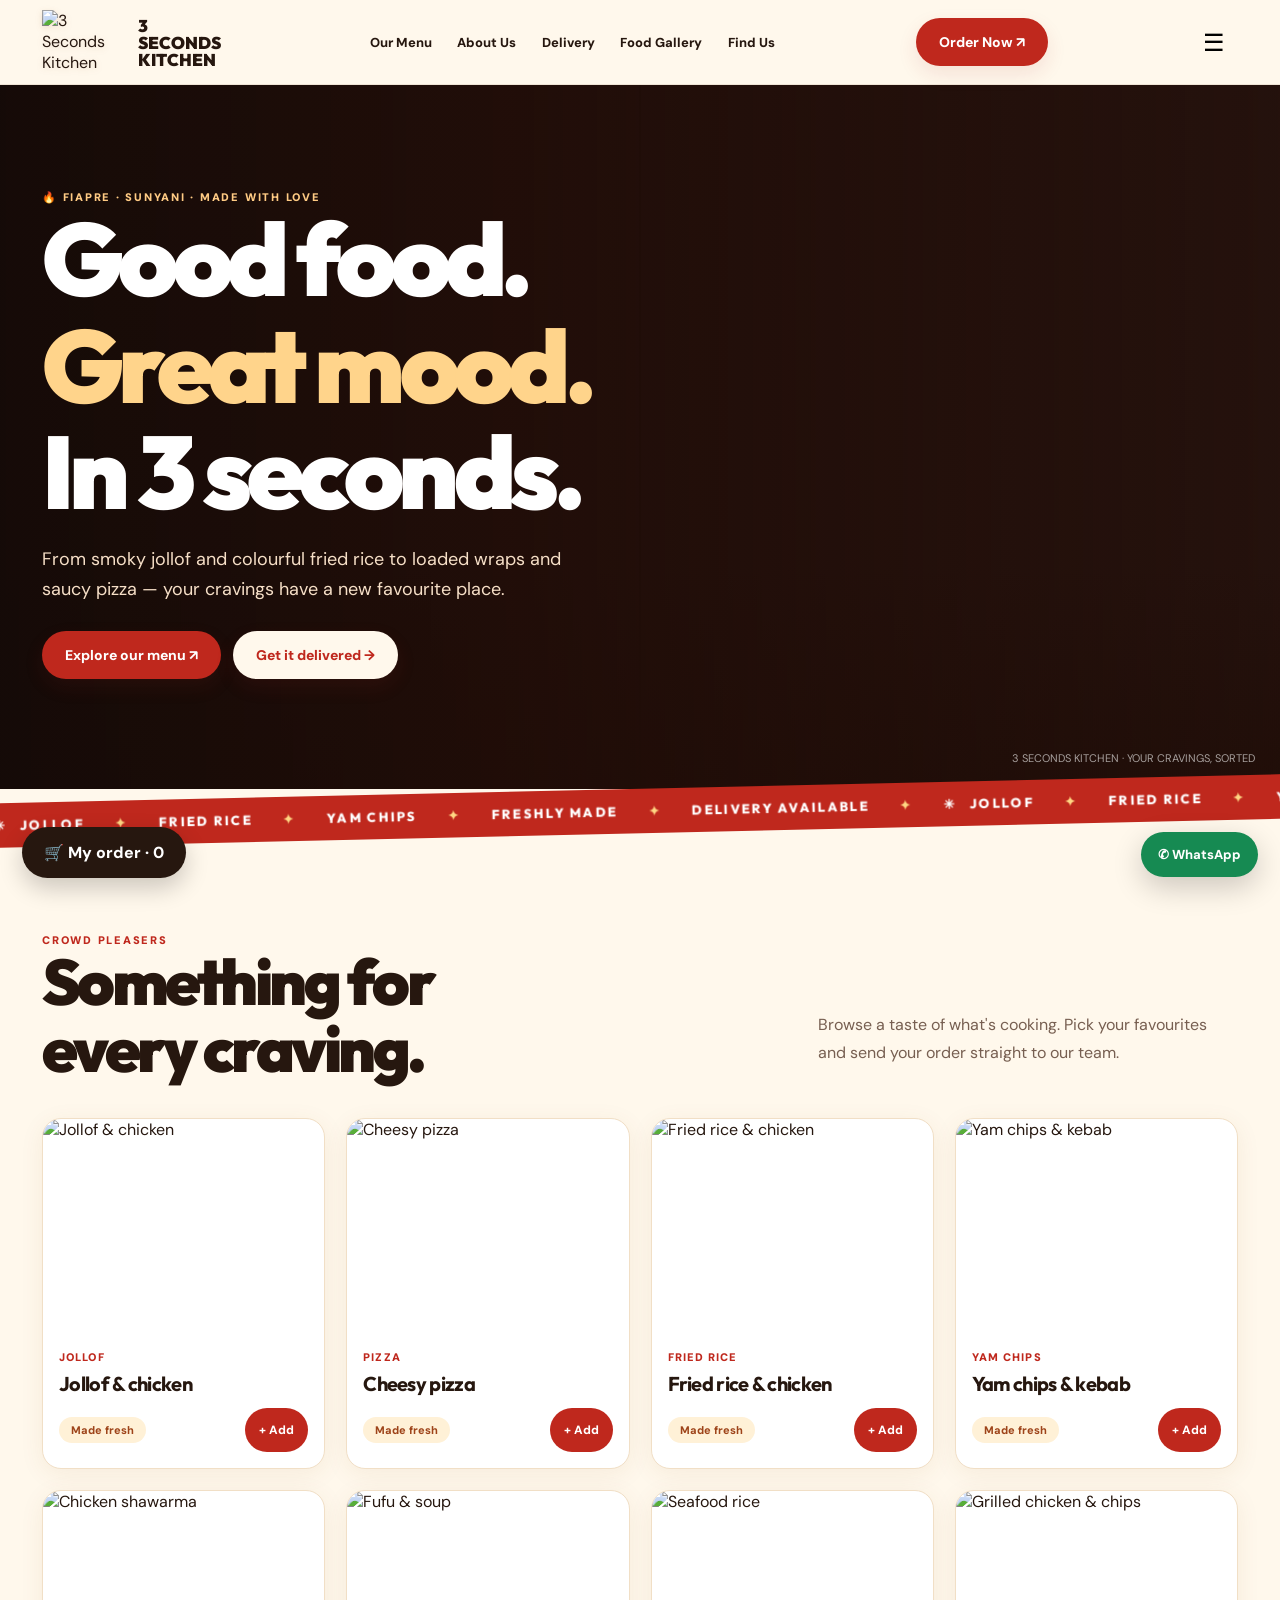
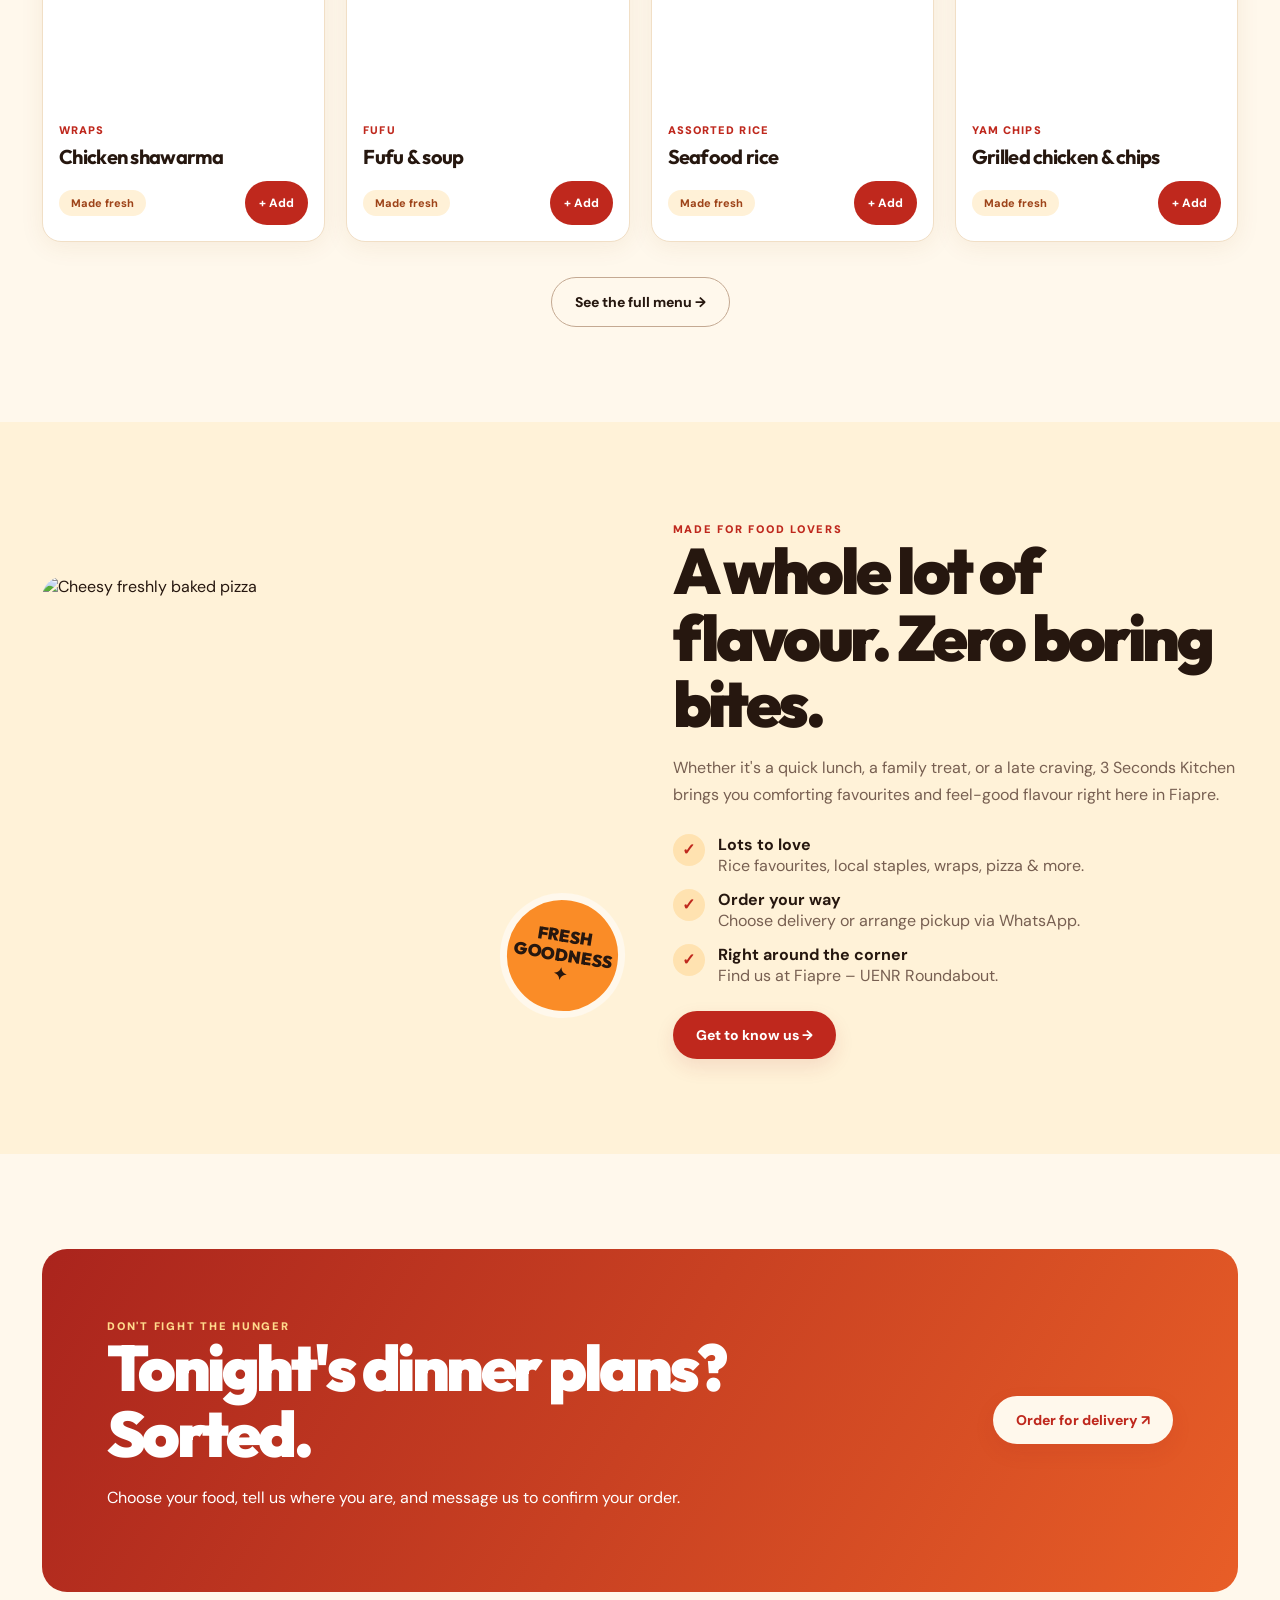
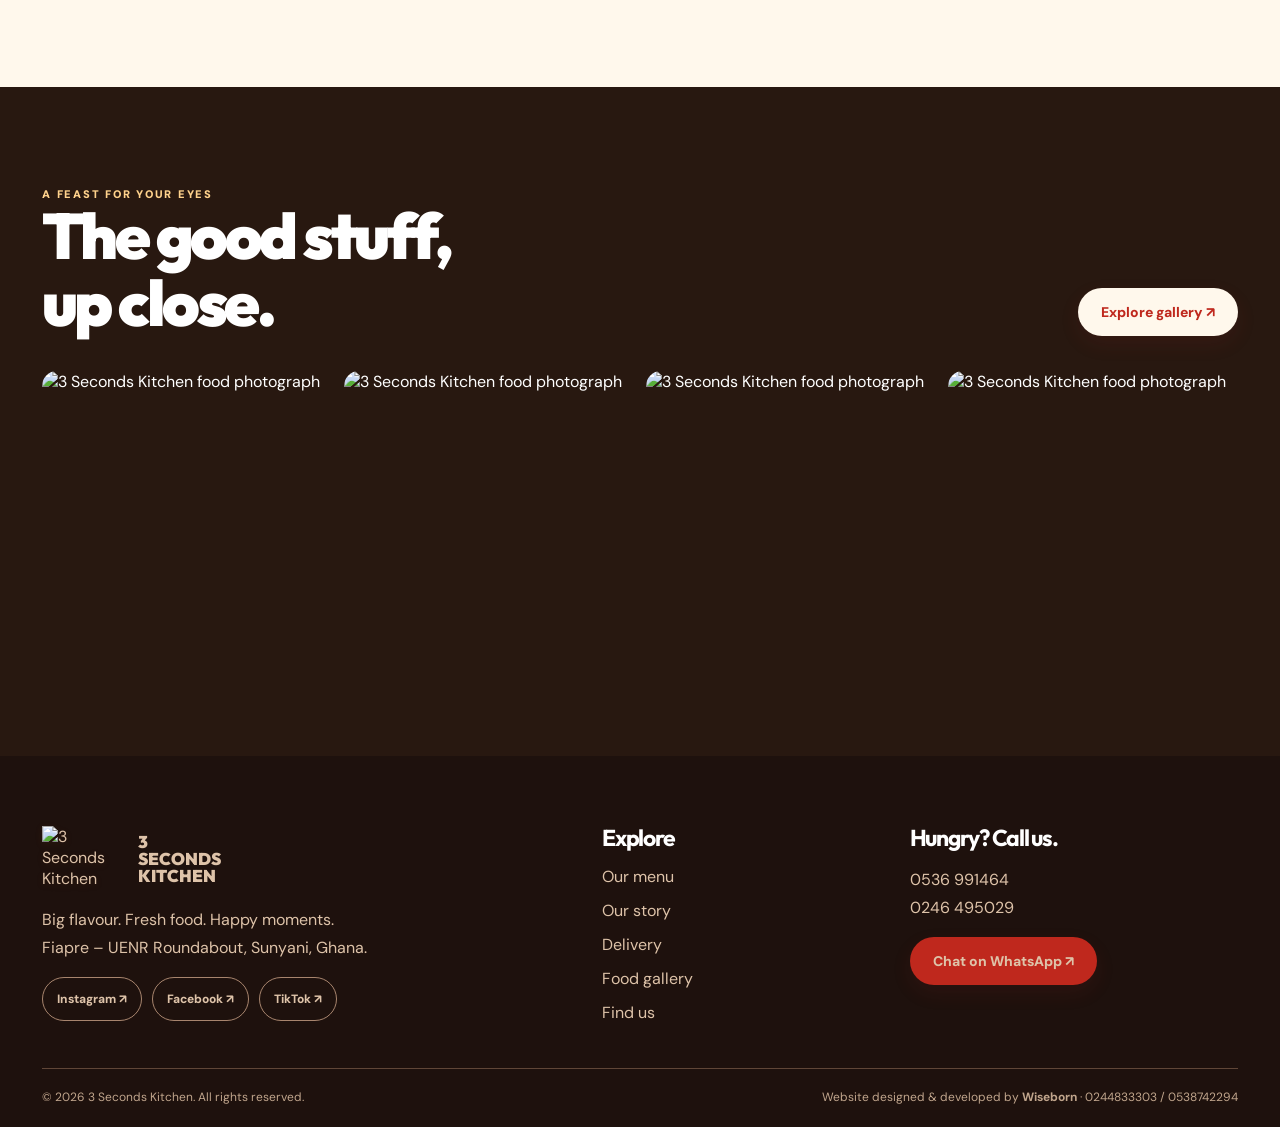
==== index.html @ f518913d "Add files via upload" ====
<!doctype html><html lang="en"><head><meta charset="utf-8"><meta name="viewport" content="width=device-width,initial-scale=1"><meta name="theme-color" content="#bf281d"><meta name="description" content="Fresh flavours and food delivery in Fiapre, Sunyani."><title>Home | 3 Seconds Kitchen</title><link rel="icon" href="media/3sec-logo.webp"><link rel="stylesheet" href="style.css"><link rel="preload" as="image" href="media/food-01.webp" fetchpriority="high"></head><body><header><div class="container nav"><a class="brand" href="index.html"><img width="86" height="64" decoding="async" src="media/3sec-logo.webp" alt="3 Seconds Kitchen logo"><span>3 Seconds<br>Kitchen</span></a><nav class="navlinks" id="navlinks"><a target="_blank" rel="noopener" href="menu.html" class="">Our Menu</a><a target="_blank" rel="noopener" href="about.html" class="">About Us</a><a target="_blank" rel="noopener" href="delivery.html" class="">Delivery</a><a target="_blank" rel="noopener" href="gallery.html" class="">Food Gallery</a><a target="_blank" rel="noopener" href="visit.html" class="">Find Us</a></nav><a class="button navorder" href="delivery.html">Order Now ↗</a><button class="iconbutton" aria-label="Toggle navigation" aria-expanded="false" id="menubtn">☰</button></div></header><main><section class="hero"><div class="video-wall"><video class="primary-hero-video" autoplay muted loop playsinline preload="none" poster="media/food-01.webp"><source src="media/hero-1.mp4" type="video/mp4"></video><video class="desktop-hero-video" muted loop playsinline preload="none" poster="media/food-14.webp" data-src="media/hero-2.mp4" aria-hidden="true"></video></div><div class="container hero-body"><span class="pill">🔥 FIAPRE · SUNYANI · MADE WITH LOVE</span><h1>Good food.<br><em>Great mood.</em><br>In 3 seconds.</h1><p>From smoky jollof and colourful fried rice to loaded wraps and saucy pizza — your cravings have a new favourite place.</p><div class="hero-actions"><a class="button" href="menu.html">Explore our menu ↗</a><a class="button light" href="delivery.html">Get it delivered →</a></div></div><span class="video-credits">3 SECONDS KITCHEN · YOUR CRAVINGS, SORTED</span></section><div class="ticker"><div class="ticker-track"><span>✳ &nbsp; JOLLOF</span><b>✦</b><span>FRIED RICE</span><b>✦</b><span>YAM CHIPS</span><b>✦</b><span>FRESHLY MADE</span><b>✦</b><span>DELIVERY AVAILABLE</span><b>✦</b><span>✳ &nbsp; JOLLOF</span><b>✦</b><span>FRIED RICE</span><b>✦</b><span>YAM CHIPS</span><b>✦</b><span>FRESHLY MADE</span><b>✦</b><span>DELIVERY AVAILABLE</span><b>✦</b><span>✳ &nbsp; JOLLOF</span><b>✦</b><span>FRIED RICE</span><b>✦</b><span>YAM CHIPS</span><b>✦</b><span>FRESHLY MADE</span><b>✦</b><span>DELIVERY AVAILABLE</span><b>✦</b><span>✳ &nbsp; JOLLOF</span><b>✦</b><span>FRIED RICE</span><b>✦</b><span>YAM CHIPS</span><b>✦</b><span>FRESHLY MADE</span><b>✦</b><span>DELIVERY AVAILABLE</span><b>✦</b></div></div><section class="section"><div class="container"><div class="heading"><div><span class="pill">Crowd pleasers</span><h2>Something for<br>every craving.</h2></div><p>Browse a taste of what's cooking. Pick your favourites and send your order straight to our team.</p></div><div class="grid"><article class="food-card reveal"><img loading="lazy" decoding="async" src="media/food-01.webp" alt="Jollof & chicken"><div class="food-content"><small>Jollof</small><h3>Jollof & chicken</h3><div class="row"><span class="tag">Made fresh</span><button class="tiny-button" data-add="0">+ Add</button></div></div></article><article class="food-card reveal"><img loading="lazy" decoding="async" src="media/food-14.webp" alt="Cheesy pizza"><div class="food-content"><small>Pizza</small><h3>Cheesy pizza</h3><div class="row"><span class="tag">Made fresh</span><button class="tiny-button" data-add="13">+ Add</button></div></div></article><article class="food-card reveal"><img loading="lazy" decoding="async" src="media/food-10.webp" alt="Fried rice & chicken"><div class="food-content"><small>Fried Rice</small><h3>Fried rice & chicken</h3><div class="row"><span class="tag">Made fresh</span><button class="tiny-button" data-add="9">+ Add</button></div></div></article><article class="food-card reveal"><img loading="lazy" decoding="async" src="media/food-03.webp" alt="Yam chips & kebab"><div class="food-content"><small>Yam Chips</small><h3>Yam chips & kebab</h3><div class="row"><span class="tag">Made fresh</span><button class="tiny-button" data-add="2">+ Add</button></div></div></article><article class="food-card reveal"><img loading="lazy" decoding="async" src="media/food-15.webp" alt="Chicken shawarma"><div class="food-content"><small>Wraps</small><h3>Chicken shawarma</h3><div class="row"><span class="tag">Made fresh</span><button class="tiny-button" data-add="14">+ Add</button></div></div></article><article class="food-card reveal"><img loading="lazy" decoding="async" src="media/food-16.webp" alt="Fufu & soup"><div class="food-content"><small>Fufu</small><h3>Fufu & soup</h3><div class="row"><span class="tag">Made fresh</span><button class="tiny-button" data-add="15">+ Add</button></div></div></article><article class="food-card reveal"><img loading="lazy" decoding="async" src="media/food-19.webp" alt="Seafood rice"><div class="food-content"><small>Assorted Rice</small><h3>Seafood rice</h3><div class="row"><span class="tag">Made fresh</span><button class="tiny-button" data-add="18">+ Add</button></div></div></article><article class="food-card reveal"><img loading="lazy" decoding="async" src="media/food-11.webp" alt="Grilled chicken & chips"><div class="food-content"><small>Yam Chips</small><h3>Grilled chicken & chips</h3><div class="row"><span class="tag">Made fresh</span><button class="tiny-button" data-add="10">+ Add</button></div></div></article></div><div style="text-align:center;margin-top:35px"><a class="button outline" href="menu.html">See the full menu →</a></div></div></section><section class="section cream"><div class="container split"><div class="photo-stack reveal"><img loading="lazy" decoding="async" src="media/food-14.webp" alt="Cheesy freshly baked pizza"><div class="seal">FRESH<br>GOODNESS<br>✦</div></div><div class="reveal"><span class="pill">Made for food lovers</span><h2>A whole lot of flavour. Zero boring bites.</h2><p class="muted">Whether it's a quick lunch, a family treat, or a late craving, 3 Seconds Kitchen brings you comforting favourites and feel-good flavour right here in Fiapre.</p><div class="feature-list"><div class="feature"><div class="check">✓</div><div><strong>Lots to love</strong><br><span class="muted">Rice favourites, local staples, wraps, pizza & more.</span></div></div><div class="feature"><div class="check">✓</div><div><strong>Order your way</strong><br><span class="muted">Choose delivery or arrange pickup via WhatsApp.</span></div></div><div class="feature"><div class="check">✓</div><div><strong>Right around the corner</strong><br><span class="muted">Find us at Fiapre – UENR Roundabout.</span></div></div></div><a class="button" href="about.html">Get to know us →</a></div></div></section><section class="section"><div class="container"><div class="banner reveal"><div><span class="pill">Don't fight the hunger</span><h2>Tonight's dinner plans? Sorted.</h2><p>Choose your food, tell us where you are, and message us to confirm your order.</p></div><a class="button light" href="delivery.html">Order for delivery ↗</a></div></div></section><section class="section dark"><div class="container"><div class="heading"><div><span class="pill" style="color:#ffd28c">A feast for your eyes</span><h2>The good stuff,<br>up close.</h2></div><a class="button light" href="gallery.html">Explore gallery ↗</a></div><div class="gallery-grid"><img loading="lazy" decoding="async" src="media/food-01.webp" alt="3 Seconds Kitchen food photograph" data-lightbox><img loading="lazy" decoding="async" src="media/food-03.webp" alt="3 Seconds Kitchen food photograph" data-lightbox><img loading="lazy" decoding="async" src="media/food-10.webp" alt="3 Seconds Kitchen food photograph" data-lightbox><img loading="lazy" decoding="async" src="media/food-15.webp" alt="3 Seconds Kitchen food photograph" data-lightbox></div></div></section></main><footer class="sitefoot"><div class="container"><div class="footergrid"><div><a class="brand" href="index.html"><img width="86" height="64" decoding="async" src="media/3sec-logo.webp" alt="3 Seconds Kitchen logo"><span>3 Seconds<br>Kitchen</span></a><p>Big flavour. Fresh food. Happy moments.<br>Fiapre – UENR Roundabout, Sunyani, Ghana.</p><div class="socials"><a target="_blank" rel="noopener" href="https://www.instagram.com/3secondskitchen/">Instagram ↗</a><a target="_blank" rel="noopener" href="https://www.facebook.com/profile.php?id=61556035937511">Facebook ↗</a><a target="_blank" rel="noopener" href="https://www.tiktok.com/@3seconds.kitchen">TikTok ↗</a></div></div><div><h3>Explore</h3><div class="links"><a href="menu.html">Our menu</a><a href="about.html">Our story</a><a href="delivery.html">Delivery</a><a href="gallery.html">Food gallery</a><a href="visit.html">Find us</a></div></div><div><h3>Hungry? Call us.</h3><p><a href="tel:+233536991464">0536 991464</a><br><a href="tel:+233246495029">0246 495029</a></p><a class="button" target="_blank" rel="noopener" href="https://wa.me/233536991464?text=Hello%203%20Seconds%20Kitchen%2C%20I%20would%20like%20to%20order.">Chat on WhatsApp ↗</a></div></div><div class="footerbottom"><span>© <span id="year"></span> 3 Seconds Kitchen. All rights reserved.</span><span>Website designed & developed by <strong>Wiseborn</strong> · <a href="tel:+233244833303">0244833303</a> / <a href="tel:+233538742294">0538742294</a></span></div></div></footer><a class="floatwa" aria-label="Order through WhatsApp" target="_blank" rel="noopener" href="https://wa.me/233536991464?text=Hello%203%20Seconds%20Kitchen%2C%20I%20would%20like%20to%20order.">✆ WhatsApp</a><button class="cartbar" id="cartbar" type="button">🛒 My order · <span id="carttotal">0</span></button><div class="cartmodal" id="cartmodal" role="dialog" aria-modal="true" aria-label="Your order"><div class="cartpanel"><button class="cartclose" id="cartclose" aria-label="Close basket">×</button><span class="pill">Ready to eat?</span><h2 style="font-size:38px;margin:14px 0">Your order</h2><p class="muted">Add your favourites, then confirm availability and prices with our team on WhatsApp.</p><div id="cartitems"></div><label style="display:block;margin:20px 0 6px;font-weight:800" for="cartmode">Order type</label><select id="cartmode" style="width:100%;padding:13px;border-radius:10px;border:1px solid #e0c9ac"><option>Delivery</option><option>Pickup</option></select><label style="display:block;margin:15px 0 6px;font-weight:800" for="cartlocation">Name / delivery address / notes</label><textarea id="cartlocation" placeholder="Your name, area, landmarks, special instructions…" style="width:100%;min-height:100px;padding:12px;border:1px solid #e0c9ac;border-radius:10px"></textarea><button class="button" style="width:100%;margin-top:15px" id="sendorder">Send order on WhatsApp ↗</button></div></div><script defer src="menu-data.js"></script><script defer src="app.js"></script></body></html>
---- style.css ----
@import url('https://fonts.googleapis.com/css2?family=DM+Sans:wght@400;500;600;700;800&family=Outfit:wght@400;500;600;700;800;900&display=swap');
:root{--ink:#26170f;--paper:#fff8ec;--muted:#775f51;--red:#bf281d;--chili:#e34d27;--orange:#fa8c27;--gold:#ffd48b;--cream:#fff2d8;--line:#ecdcc4}*{box-sizing:border-box}html{scroll-behavior:smooth}body{margin:0;background:var(--paper);color:var(--ink);font-family:'DM Sans',Arial,sans-serif}a{text-decoration:none;color:inherit}button,input,select,textarea{font:inherit}button{cursor:pointer}img{display:block;max-width:100%}main{min-height:55vh}.container{max-width:1250px;margin:auto;padding:0 27px}.pill{display:inline-flex;align-items:center;gap:8px;text-transform:uppercase;letter-spacing:.16em;font-size:11px;font-weight:900;color:var(--red)}h1,h2,h3,h4{font-family:Outfit,Arial,sans-serif;letter-spacing:-.055em;line-height:1.04;margin:0}h1{font-size:clamp(3.2rem,8vw,7rem);font-weight:900}h2{font-size:clamp(2.5rem,5vw,4.6rem);font-weight:900}p{line-height:1.72}header{position:sticky;top:0;z-index:90;background:rgba(255,248,236,.96);border-bottom:1px solid rgba(126,85,43,.12);backdrop-filter:blur(15px)}.nav{min-height:84px;display:flex;justify-content:space-between;align-items:center;gap:15px}.brand{display:flex;align-items:center;gap:10px;min-width:0}.brand img{width:86px;height:64px;object-fit:contain;filter:drop-shadow(0 2px 3px #7d380820)}.brand span{font:900 17px/1 Outfit;text-transform:uppercase;max-width:90px}.navlinks{display:flex;align-items:center;gap:clamp(12px,2vw,29px)}.navlinks a{font-size:13px;font-weight:800;white-space:nowrap;transition:color .2s}.navlinks a:hover,.navlinks a.active{color:var(--red)}.button{display:inline-flex;justify-content:center;align-items:center;gap:9px;border-radius:100px;border:0;background:var(--red);color:white;padding:15px 23px;font-size:14px;font-weight:800;box-shadow:0 8px 20px #a525201c;transition:transform .2s,background .2s}.button:hover{transform:translateY(-3px);background:#992217}.button.light{background:var(--paper);color:var(--red)}.button.outline{background:transparent;color:var(--ink);border:1px solid #c4a992;box-shadow:none}.iconbutton{border:0;background:transparent;font-size:24px;display:none}.cartcount{background:#fff;color:var(--red);padding:3px 7px;border-radius:20px;margin-left:3px;font-size:11px}.hero{position:relative;color:white;min-height:650px;display:flex;align-items:center;background:#231109;overflow:hidden}.video-wall{position:absolute;inset:0;display:grid;grid-template-columns:1fr 1fr;gap:2px}.video-wall video{width:100%;height:100%;object-fit:cover}.hero:after{content:'';position:absolute;inset:0;background:linear-gradient(90deg,rgba(20,10,7,.94) 0%,rgba(31,12,7,.78) 40%,rgba(16,8,4,.16) 100%),linear-gradient(0deg,#210d07aa,transparent 32%)}.hero-body{position:relative;z-index:2;padding:100px 27px 110px;width:100%}.hero-body h1{max-width:810px}.hero-body h1 em{font-style:normal;color:var(--gold)}.hero-body p{font-size:18px;max-width:560px;color:#f6dfc7}.hero-actions{display:flex;gap:12px;flex-wrap:wrap;margin-top:26px}.hero .pill{color:#ffcb84}.video-credits{position:absolute;bottom:24px;right:25px;z-index:2;color:#fff9;font-size:11px}.ticker{overflow:hidden;background:var(--red);color:#fff;padding:14px 0;transform:rotate(-1.3deg) scale(1.01);position:relative;z-index:3}.ticker-track{white-space:nowrap;display:flex;width:max-content;animation:marquee 35s linear infinite;gap:30px;font:800 13px Outfit;letter-spacing:.17em}.ticker-track b{color:#ffd783}.section{padding:95px 0}.heading{display:flex;justify-content:space-between;align-items:end;gap:20px;margin-bottom:35px}.heading p{max-width:420px;color:var(--muted)}.grid{display:grid;grid-template-columns:repeat(4,minmax(0,1fr));gap:21px}.food-card{background:#fff;border-radius:19px;overflow:hidden;box-shadow:0 5px 24px #804a1c13;border:1px solid #f1dfc6;transition:transform .25s,box-shadow .25s}.food-card:hover{transform:translateY(-5px);box-shadow:0 18px 32px #804a1c20}.food-card img{width:100%;height:225px;object-fit:cover}.food-content{padding:16px}.food-content small{color:var(--red);font-size:11px;font-weight:900;text-transform:uppercase;letter-spacing:.1em}.food-content h3{font-size:20px;letter-spacing:-.035em;margin:8px 0 13px}.food-content .row{display:flex;justify-content:space-between;gap:10px;align-items:center}.muted{color:var(--muted)}.tag{display:inline-flex;padding:6px 12px;background:#fff1d7;border-radius:100px;color:#9e441a;font-size:11px;font-weight:800}.tiny-button{padding:10px 14px;border-radius:50px;background:var(--red);color:#fff;border:0;font-weight:800;font-size:12px}.cream{background:var(--cream)}.dark{background:#281810;color:#fff}.dark p{color:#efd8c0}.split{display:grid;grid-template-columns:1fr 1fr;gap:65px;align-items:center}.photo-stack{position:relative}.photo-stack img{border-radius:22px;width:100%;max-height:580px;object-fit:cover}.photo-stack .seal{position:absolute;bottom:-18px;right:-17px;background:var(--orange);border:7px solid var(--paper);border-radius:50%;height:125px;width:125px;display:grid;place-items:center;text-align:center;font:900 17px/1.1 Outfit;transform:rotate(9deg)}.feature-list{display:grid;gap:13px;margin:25px 0}.feature{display:flex;align-items:start;gap:13px}.check{background:#ffe2b0;color:var(--red);height:32px;width:32px;border-radius:50%;display:grid;place-items:center;flex-shrink:0;font-weight:900}.banner{padding:65px;border-radius:25px;background:linear-gradient(120deg,#aa241d,#e85e27);color:white;display:flex;align-items:center;justify-content:space-between;gap:30px}.banner h2{max-width:750px}.banner .pill{color:#ffda8c}.subhero{background:#321c12;position:relative;overflow:hidden;color:#fff;padding:100px 0 85px}.subhero:after{content:'✳';position:absolute;font-size:430px;line-height:1;color:#ff9e1620;right:-45px;top:-150px}.subhero .container{position:relative;z-index:2}.subhero h1{font-size:clamp(3.5rem,8vw,6.5rem);max-width:900px}.subhero p{max-width:630px;color:#e8d0b9;font-size:18px}.subhero .pill{color:#ffd091}.subhero.accent{background:linear-gradient(135deg,#78221a,#d23d22)}.filters{display:flex;gap:9px;flex-wrap:wrap;margin:0 0 28px}.filter{padding:10px 17px;background:white;border:1px solid #e8d5ba;border-radius:100px;font-size:12px;font-weight:900;color:var(--ink)}.filter.active{background:var(--red);color:#fff;border-color:var(--red)}.gallery-grid{display:grid;grid-template-columns:repeat(4,1fr);gap:12px}.gallery-grid img{aspect-ratio:1;width:100%;height:100%;object-fit:cover;border-radius:15px;transition:transform .3s;cursor:zoom-in}.gallery-grid img:hover{transform:scale(1.025)}.info-card{background:white;border:1px solid #ecdac3;padding:30px;border-radius:21px}.info-card h3{font-size:28px;margin:14px 0}.info-card p{color:var(--muted)}.info-grid{display:grid;grid-template-columns:repeat(3,1fr);gap:18px}.num{font-size:40px;font-family:Outfit;font-weight:900;color:var(--chili)}.forms{background:#fff;padding:28px;border:1px solid var(--line);border-radius:22px}.forms label{display:block;font-weight:800;font-size:13px;margin:15px 0 6px}.forms input,.forms textarea,.forms select{width:100%;padding:14px 16px;border:1px solid #dcc7a9;border-radius:11px;outline:none;background:#fffaf3;color:var(--ink)}.forms textarea{min-height:95px;resize:vertical}.forms input:focus,.forms textarea:focus,.forms select:focus{border-color:var(--red)}.forms .button{margin-top:18px}.two-col{display:grid;grid-template-columns:1fr 1fr;gap:26px}.socials{display:flex;gap:10px;flex-wrap:wrap}.socials a{border:1px solid #a8856e;padding:10px 14px;border-radius:30px;font-size:12px;font-weight:800}.sitefoot{background:#1e110d;color:#fff;padding:70px 0 22px}.footergrid{display:grid;grid-template-columns:2fr 1fr 1.3fr;gap:55px}.footergrid h3{font-size:23px;margin-bottom:16px}.footergrid p,.footergrid a{color:#dec3a9}.footergrid .links{display:grid;gap:13px}.footerbottom{border-top:1px solid #604637;margin-top:45px;padding-top:20px;display:flex;justify-content:space-between;gap:15px;flex-wrap:wrap;color:#c0a58c;font-size:12px}.mobile-menu{display:none}.floatwa{position:fixed;bottom:23px;right:22px;z-index:60;background:#168a52;color:#fff;padding:14px 17px;border-radius:50px;box-shadow:0 10px 30px #0003;font-weight:800;font-size:13px}.cartbar{position:fixed;bottom:22px;left:22px;z-index:50;background:var(--ink);color:white;border:0;border-radius:50px;padding:15px 22px;font-weight:800;box-shadow:0 10px 25px #0003}.cartmodal{position:fixed;inset:0;background:#1d0c07aa;z-index:110;display:none;justify-content:flex-end}.cartmodal.open{display:flex}.cartpanel{background:var(--paper);max-width:450px;width:100%;height:100%;overflow:auto;padding:30px}.cartitem{display:flex;align-items:center;justify-content:space-between;gap:10px;border-bottom:1px solid var(--line);padding:13px 0}.qty{display:flex;align-items:center;gap:10px}.qty button{border:1px solid var(--line);width:28px;height:28px;border-radius:7px;background:white}.cartclose{float:right;border:0;background:none;font-size:28px}.lightbox{position:fixed;inset:0;background:#160b08ef;z-index:150;display:none;align-items:center;justify-content:center;padding:30px;cursor:zoom-out}.lightbox.open{display:flex}.lightbox img{max-width:95vw;max-height:90vh;object-fit:contain;border-radius:12px}.video-card{border-radius:19px;overflow:hidden;background:#24110d}.video-card video{display:block;width:100%;height:360px;object-fit:cover}.video-card .caption{padding:15px;color:#ffebd0;font-weight:800}.status{font-weight:700;color:#7a4639;font-size:13px}.reveal{opacity:0;transform:translateY(20px);transition:opacity .55s,transform .55s}.reveal.visible{opacity:1;transform:none}@keyframes marquee{to{transform:translateX(-50%)}}@media(max-width:1080px){.grid{grid-template-columns:repeat(3,1fr)}.navlinks{gap:10px}.navlinks a{font-size:11px}.nav .button{padding:12px}}@media(max-width:780px){.container{padding:0 19px}.nav{min-height:70px}.brand img{width:76px;height:54px}.navlinks{display:none;position:absolute;top:70px;left:0;right:0;background:var(--paper);padding:24px;box-shadow:0 15px 30px #27150e22}.navlinks.open{display:grid;gap:20px}.navlinks a{font-size:15px}.iconbutton{display:block}.navorder{display:none}.hero{min-height:610px}.hero-body{padding:90px 19px 95px}.hero h1{font-size:clamp(3.3rem,12vw,5rem)}.hero-body p{font-size:16px}.video-wall{grid-template-columns:1fr}.video-wall video:nth-child(2){display:none}.hero:after{background:linear-gradient(90deg,#190b07d9,#190b0769)}.grid{grid-template-columns:repeat(2,1fr);gap:12px}.food-card img{height:165px}.food-content{padding:12px}.food-content h3{font-size:17px}.gallery-grid{grid-template-columns:repeat(2,1fr)}.split,.two-col{grid-template-columns:1fr;gap:27px}.info-grid{grid-template-columns:1fr}.banner{padding:30px;display:block}.banner .button{margin-top:20px}.heading{align-items:start;display:block}.footergrid{grid-template-columns:1fr;gap:30px}.section{padding:65px 0}.subhero{padding:75px 0}.video-card video{height:250px}}@media(max-width:440px){.grid{grid-template-columns:1fr 1fr}.food-card img{height:142px}.food-content h3{font-size:16px}.tiny-button{font-size:11px;padding:9px 10px}.brand span{font-size:14px}.hero h1{font-size:3.15rem}.footerbottom{display:block}}@media(prefers-reduced-motion:reduce){*,*:before,*:after{animation:none!important;scroll-behavior:auto!important;transition:none!important}.reveal{opacity:1;transform:none}}

/* Mobile-first usability and improved loading / touch support */
html{scroll-padding-top:90px} body{overflow-x:clip} :focus-visible{outline:3px solid #ff9f22;outline-offset:3px}
.navlinks a,.socials a,.filter,.tiny-button,.qty button,.cartclose,.iconbutton{min-height:44px;display:inline-flex;align-items:center;justify-content:center}
.navlinks a{min-width:45px}.iconbutton{min-width:48px}.navlinks{z-index:101}
img{height:auto} .food-card img,.gallery-grid img,.photo-stack img{height:auto;aspect-ratio:4/3;object-fit:cover}.gallery-grid img{aspect-ratio:1}
.food-card,.info-card,.video-card{min-width:0}.grid,.gallery-grid,.info-grid,.split,.two-col{min-width:0}
.forms input,.forms textarea,.forms select,#cartlocation,#cartmode{font-size:16px}
.cartpanel{overscroll-behavior:contain}.cartclose{width:44px;height:44px}.qty button{min-width:44px;height:44px}
.video-wall video{background:#28130e}.ticker-track{will-change:transform}
@media(max-width:780px){
 .navlinks{max-height:calc(100dvh - 70px);overflow-y:auto;overscroll-behavior:contain}
 .navlinks.open{gap:4px;padding:12px 20px 22px;border-bottom:2px solid var(--line)}
 .navlinks a{justify-content:flex-start;font-size:16px;padding:10px;border-radius:10px}
 .navlinks a.active{background:#ffe4c1}
 .hero{min-height:520px}.hero-body{padding-top:72px;padding-bottom:76px}
 .hero-actions .button{min-height:48px}
 .heading p{max-width:none}.food-card img{aspect-ratio:1.22}
 .floatwa{right:12px;bottom:12px;padding:13px 15px}.cartbar{left:12px;bottom:12px;padding:14px 17px}
 .cartmodal .cartpanel{padding:20px 17px 90px;max-width:none}
 .banner{border-radius:18px}.subhero h1{overflow-wrap:break-word}
}
@media(max-width:480px){
 .container{padding-inline:15px}.nav{gap:8px}.brand{gap:5px}.brand img{width:65px;height:50px}.brand span{font-size:13px}
 .hero h1{font-size:clamp(2.65rem,12.5vw,3.35rem);overflow-wrap:break-word}
 .hero-body{padding-inline:15px}.hero-body p{font-size:15px}
 .hero-actions{display:grid;grid-template-columns:1fr 1fr;gap:8px}.hero-actions .button{padding:12px 8px;font-size:12px}
 .grid{grid-template-columns:repeat(2,minmax(0,1fr));gap:10px}
 .food-card img{height:auto;aspect-ratio:1.1}.food-content{padding:10px}.food-content h3{font-size:15px;min-height:34px}
 .food-content .row{align-items:stretch;flex-direction:column}.food-content .row .tag{align-self:flex-start}.tiny-button{min-height:44px;width:100%;font-size:12px}
 .gallery-grid{gap:8px}.gallery-grid img{border-radius:9px}
 .banner{padding:24px 20px}.banner h2{font-size:2.2rem}
 .forms{padding:16px}.subhero{padding:65px 0}.subhero h1{font-size:clamp(2.65rem,11vw,4rem)}
 .footerbottom{padding-bottom:65px}.sitefoot{padding-top:48px}
}
@media(max-width:360px){.grid{grid-template-columns:1fr}.food-content h3{min-height:auto}.food-content .row{flex-direction:row;align-items:center}.tiny-button{width:auto}.hero-actions{grid-template-columns:1fr}}
@media(prefers-reduced-motion:reduce){.ticker-track{will-change:auto}}
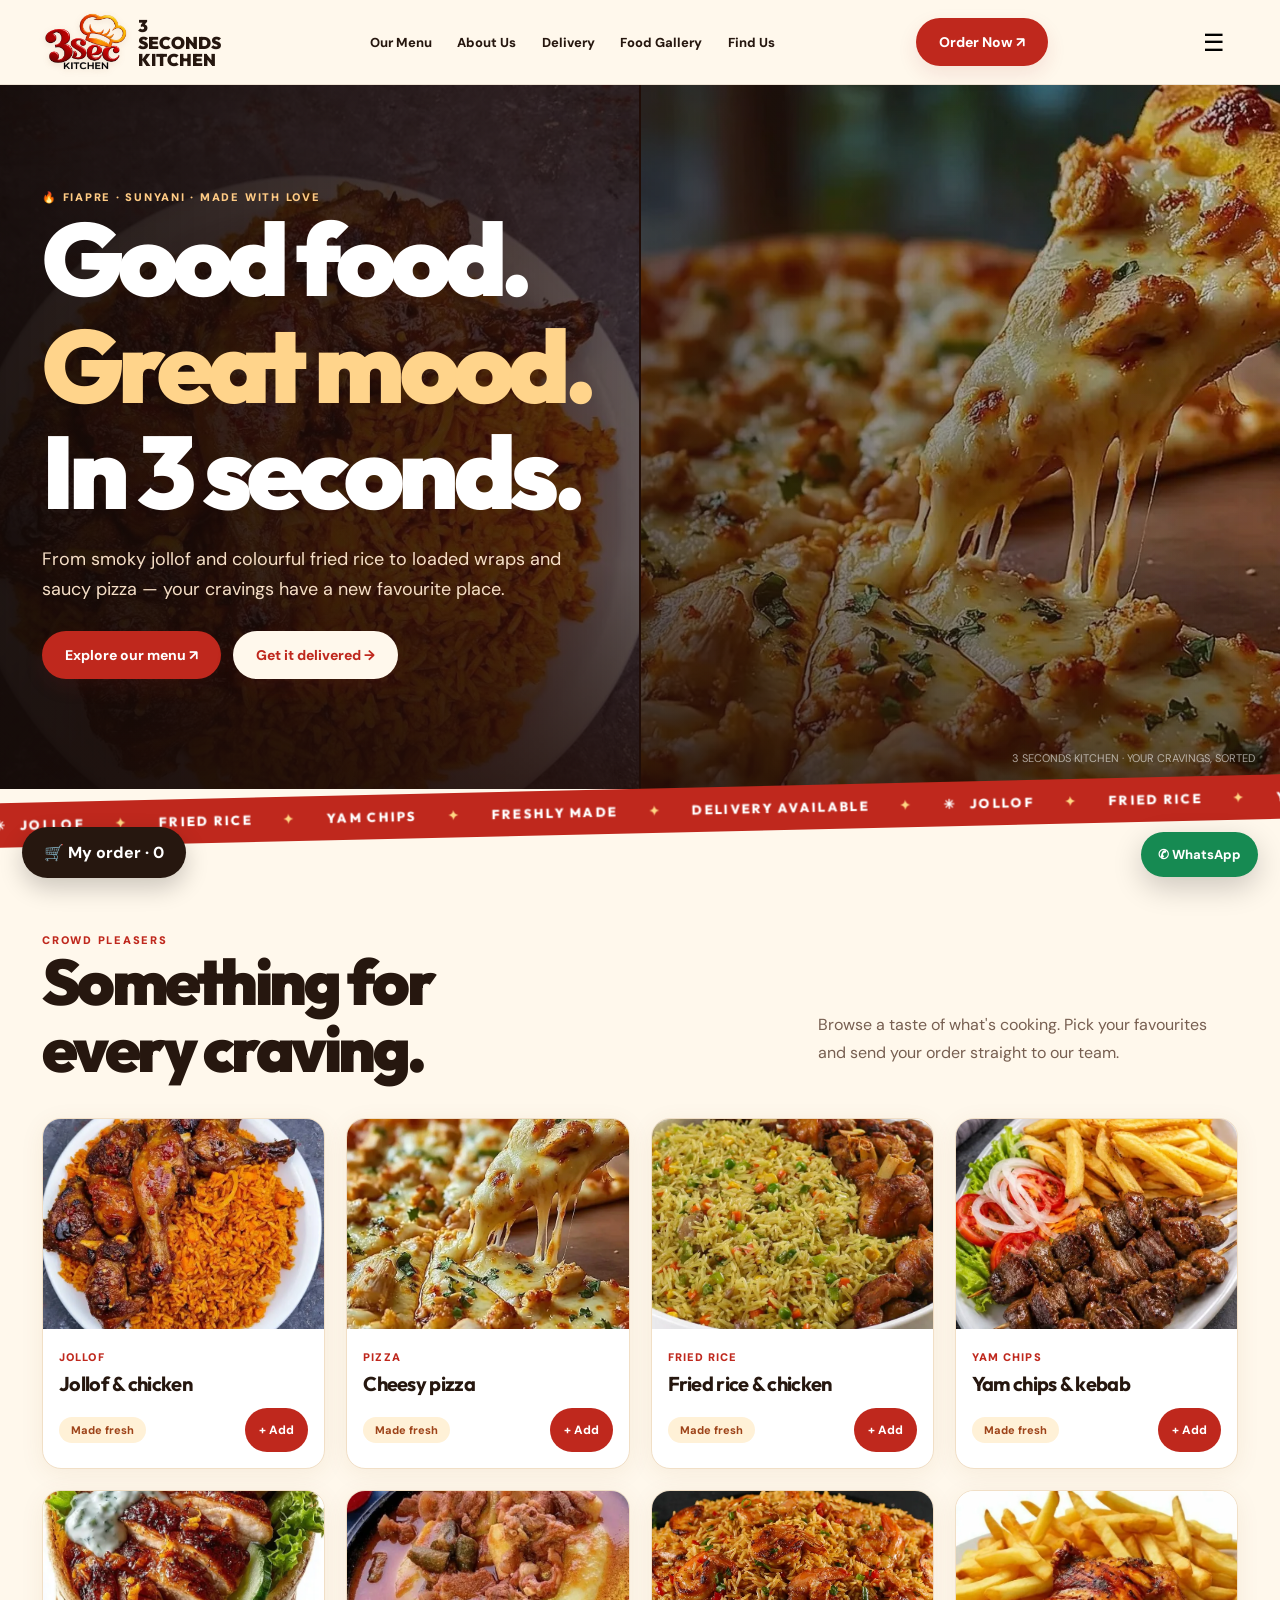
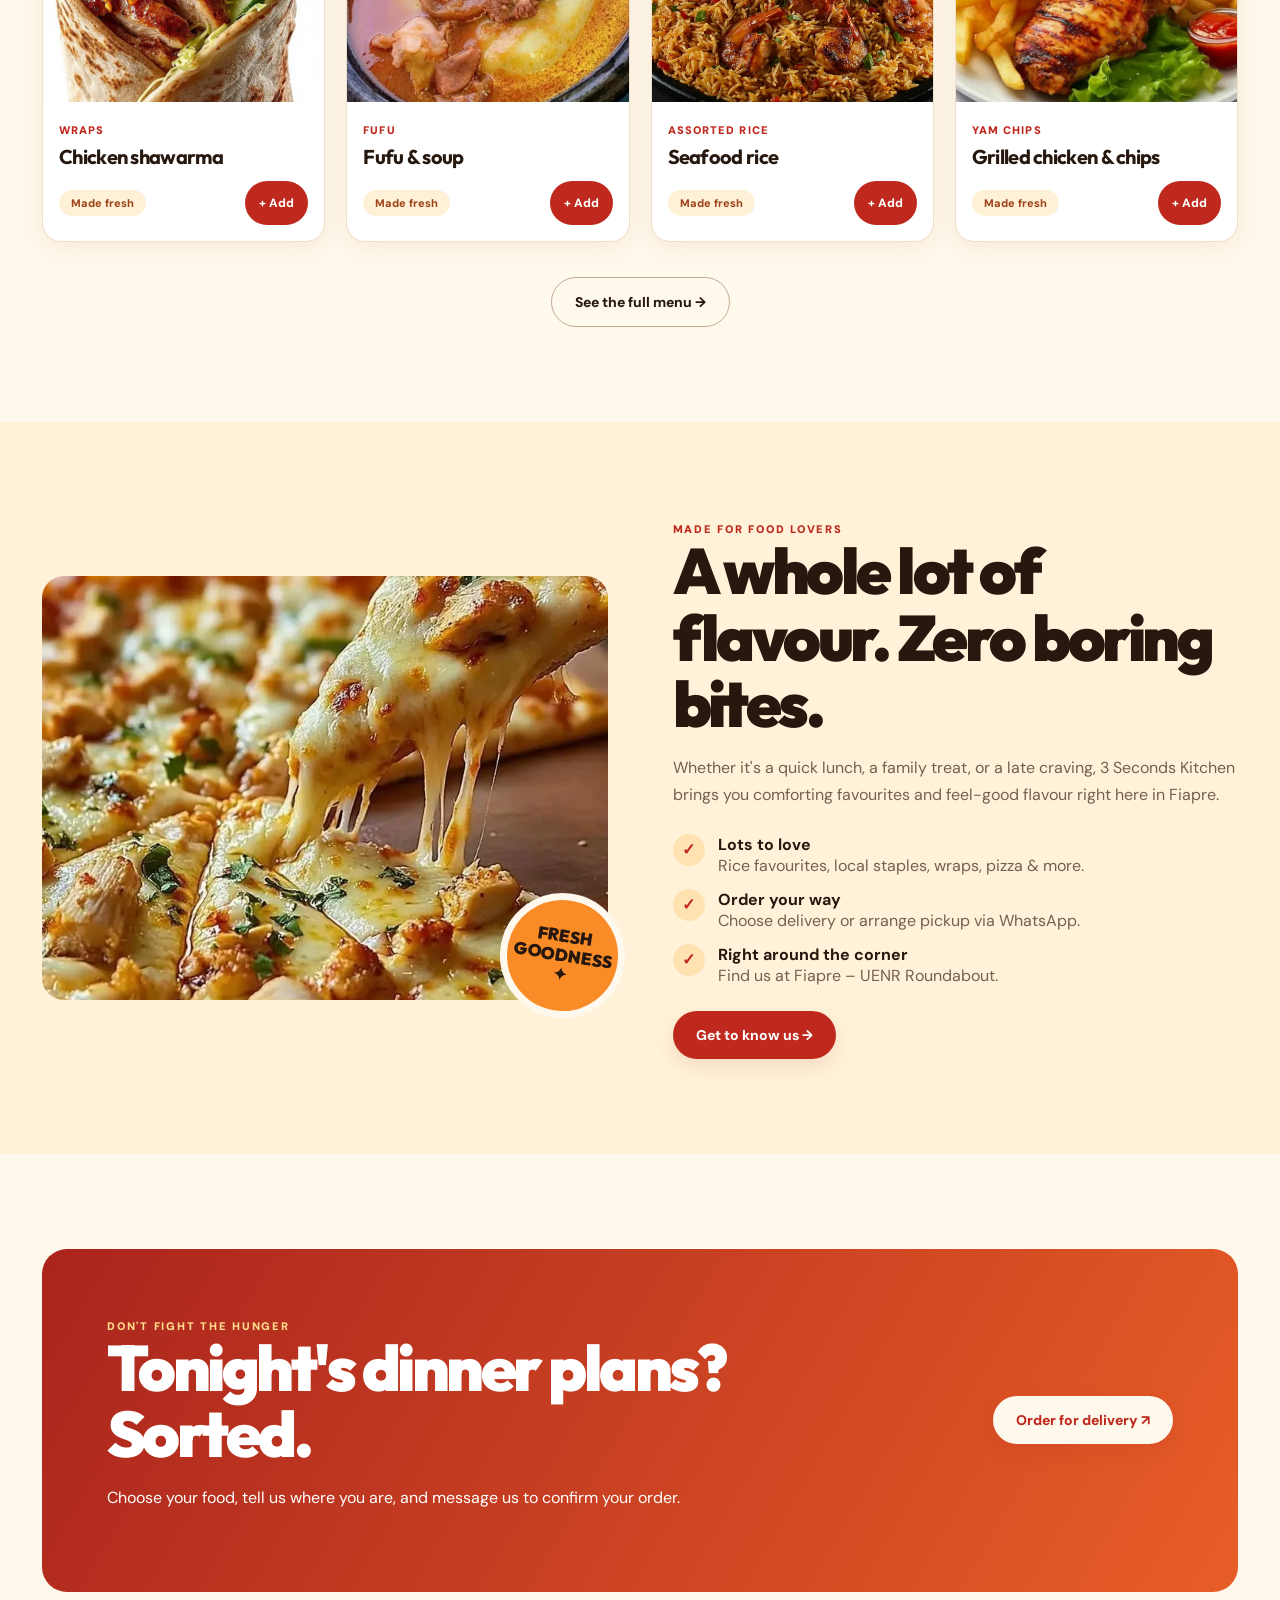
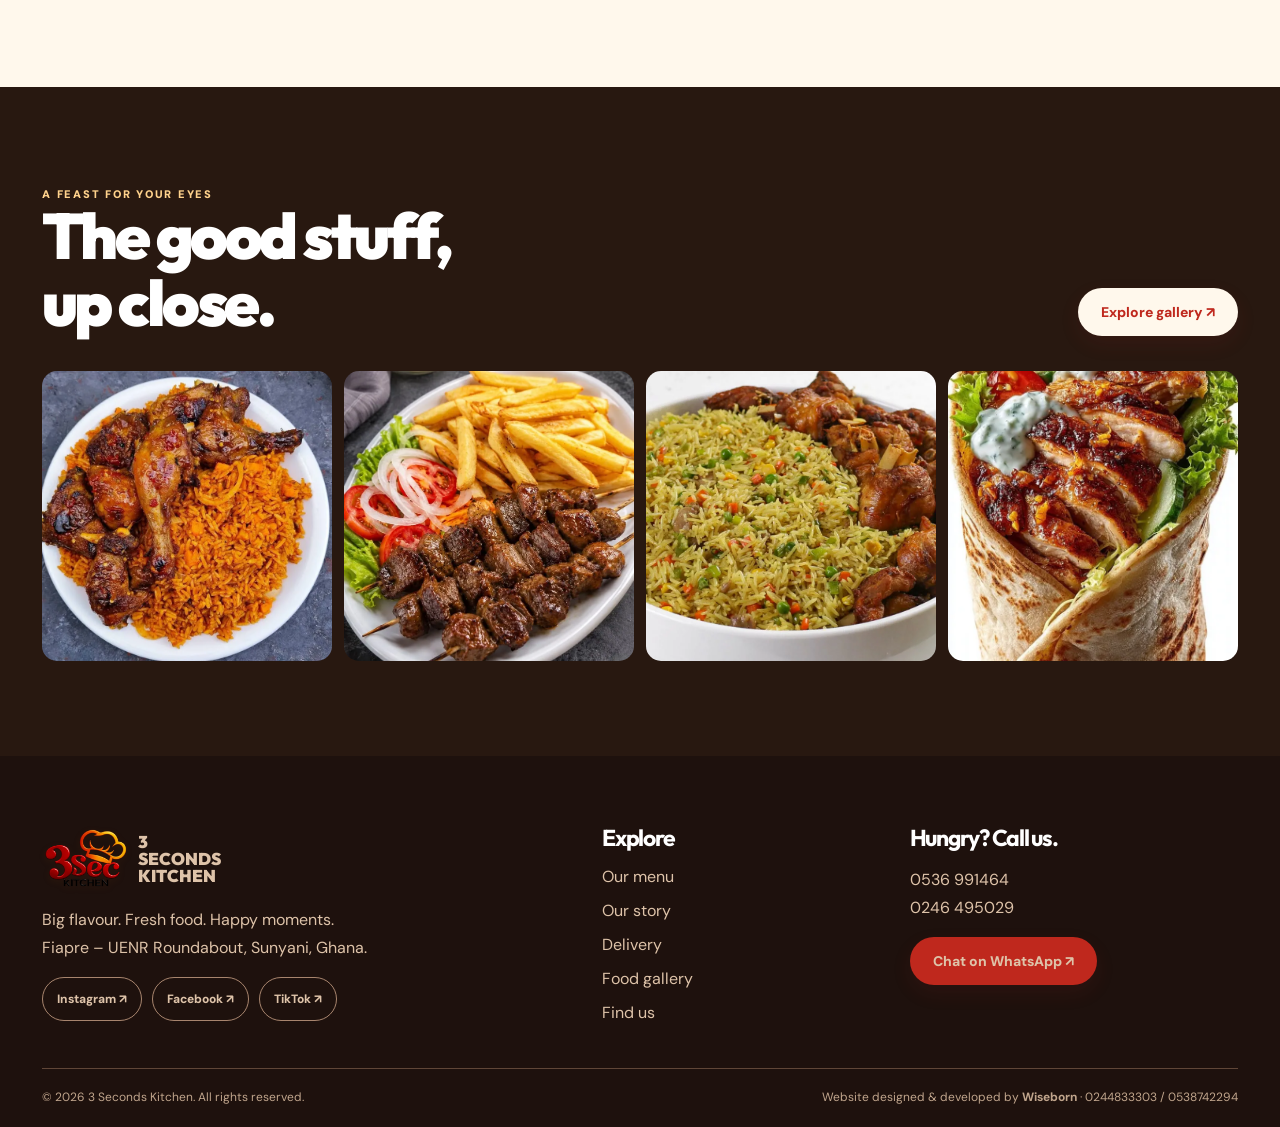
==== commit 54518a97: "Add files via upload" ====
--- a/index.html
+++ b/index.html
@@ -1 +1 @@
-<!doctype html><html lang="en"><head><meta charset="utf-8"><meta name="viewport" content="width=device-width,initial-scale=1"><meta name="theme-color" content="#bf281d"><meta name="description" content="Fresh flavours and food delivery in Fiapre, Sunyani."><title>Home | 3 Seconds Kitchen</title><link rel="icon" href="media/3sec-logo.webp"><link rel="stylesheet" href="style.css"><link rel="preload" as="image" href="media/food-01.webp" fetchpriority="high"></head><body><header><div class="container nav"><a class="brand" href="index.html"><img width="86" height="64" decoding="async" src="media/3sec-logo.webp" alt="3 Seconds Kitchen logo"><span>3 Seconds<br>Kitchen</span></a><nav class="navlinks" id="navlinks"><a target="_blank" rel="noopener" href="menu.html" class="">Our Menu</a><a target="_blank" rel="noopener" href="about.html" class="">About Us</a><a target="_blank" rel="noopener" href="delivery.html" class="">Delivery</a><a target="_blank" rel="noopener" href="gallery.html" class="">Food Gallery</a><a target="_blank" rel="noopener" href="visit.html" class="">Find Us</a></nav><a class="button navorder" href="delivery.html">Order Now ↗</a><button class="iconbutton" aria-label="Toggle navigation" aria-expanded="false" id="menubtn">☰</button></div></header><main><section class="hero"><div class="video-wall"><video class="primary-hero-video" autoplay muted loop playsinline preload="none" poster="media/food-01.webp"><source src="media/hero-1.mp4" type="video/mp4"></video><video class="desktop-hero-video" muted loop playsinline preload="none" poster="media/food-14.webp" data-src="media/hero-2.mp4" aria-hidden="true"></video></div><div class="container hero-body"><span class="pill">🔥 FIAPRE · SUNYANI · MADE WITH LOVE</span><h1>Good food.<br><em>Great mood.</em><br>In 3 seconds.</h1><p>From smoky jollof and colourful fried rice to loaded wraps and saucy pizza — your cravings have a new favourite place.</p><div class="hero-actions"><a class="button" href="menu.html">Explore our menu ↗</a><a class="button light" href="delivery.html">Get it delivered →</a></div></div><span class="video-credits">3 SECONDS KITCHEN · YOUR CRAVINGS, SORTED</span></section><div class="ticker"><div class="ticker-track"><span>✳ &nbsp; JOLLOF</span><b>✦</b><span>FRIED RICE</span><b>✦</b><span>YAM CHIPS</span><b>✦</b><span>FRESHLY MADE</span><b>✦</b><span>DELIVERY AVAILABLE</span><b>✦</b><span>✳ &nbsp; JOLLOF</span><b>✦</b><span>FRIED RICE</span><b>✦</b><span>YAM CHIPS</span><b>✦</b><span>FRESHLY MADE</span><b>✦</b><span>DELIVERY AVAILABLE</span><b>✦</b><span>✳ &nbsp; JOLLOF</span><b>✦</b><span>FRIED RICE</span><b>✦</b><span>YAM CHIPS</span><b>✦</b><span>FRESHLY MADE</span><b>✦</b><span>DELIVERY AVAILABLE</span><b>✦</b><span>✳ &nbsp; JOLLOF</span><b>✦</b><span>FRIED RICE</span><b>✦</b><span>YAM CHIPS</span><b>✦</b><span>FRESHLY MADE</span><b>✦</b><span>DELIVERY AVAILABLE</span><b>✦</b></div></div><section class="section"><div class="container"><div class="heading"><div><span class="pill">Crowd pleasers</span><h2>Something for<br>every craving.</h2></div><p>Browse a taste of what's cooking. Pick your favourites and send your order straight to our team.</p></div><div class="grid"><article class="food-card reveal"><img loading="lazy" decoding="async" src="media/food-01.webp" alt="Jollof & chicken"><div class="food-content"><small>Jollof</small><h3>Jollof & chicken</h3><div class="row"><span class="tag">Made fresh</span><button class="tiny-button" data-add="0">+ Add</button></div></div></article><article class="food-card reveal"><img loading="lazy" decoding="async" src="media/food-14.webp" alt="Cheesy pizza"><div class="food-content"><small>Pizza</small><h3>Cheesy pizza</h3><div class="row"><span class="tag">Made fresh</span><button class="tiny-button" data-add="13">+ Add</button></div></div></article><article class="food-card reveal"><img loading="lazy" decoding="async" src="media/food-10.webp" alt="Fried rice & chicken"><div class="food-content"><small>Fried Rice</small><h3>Fried rice & chicken</h3><div class="row"><span class="tag">Made fresh</span><button class="tiny-button" data-add="9">+ Add</button></div></div></article><article class="food-card reveal"><img loading="lazy" decoding="async" src="media/food-03.webp" alt="Yam chips & kebab"><div class="food-content"><small>Yam Chips</small><h3>Yam chips & kebab</h3><div class="row"><span class="tag">Made fresh</span><button class="tiny-button" data-add="2">+ Add</button></div></div></article><article class="food-card reveal"><img loading="lazy" decoding="async" src="media/food-15.webp" alt="Chicken shawarma"><div class="food-content"><small>Wraps</small><h3>Chicken shawarma</h3><div class="row"><span class="tag">Made fresh</span><button class="tiny-button" data-add="14">+ Add</button></div></div></article><article class="food-card reveal"><img loading="lazy" decoding="async" src="media/food-16.webp" alt="Fufu & soup"><div class="food-content"><small>Fufu</small><h3>Fufu & soup</h3><div class="row"><span class="tag">Made fresh</span><button class="tiny-button" data-add="15">+ Add</button></div></div></article><article class="food-card reveal"><img loading="lazy" decoding="async" src="media/food-19.webp" alt="Seafood rice"><div class="food-content"><small>Assorted Rice</small><h3>Seafood rice</h3><div class="row"><span class="tag">Made fresh</span><button class="tiny-button" data-add="18">+ Add</button></div></div></article><article class="food-card reveal"><img loading="lazy" decoding="async" src="media/food-11.webp" alt="Grilled chicken & chips"><div class="food-content"><small>Yam Chips</small><h3>Grilled chicken & chips</h3><div class="row"><span class="tag">Made fresh</span><button class="tiny-button" data-add="10">+ Add</button></div></div></article></div><div style="text-align:center;margin-top:35px"><a class="button outline" href="menu.html">See the full menu →</a></div></div></section><section class="section cream"><div class="container split"><div class="photo-stack reveal"><img loading="lazy" decoding="async" src="media/food-14.webp" alt="Cheesy freshly baked pizza"><div class="seal">FRESH<br>GOODNESS<br>✦</div></div><div class="reveal"><span class="pill">Made for food lovers</span><h2>A whole lot of flavour. Zero boring bites.</h2><p class="muted">Whether it's a quick lunch, a family treat, or a late craving, 3 Seconds Kitchen brings you comforting favourites and feel-good flavour right here in Fiapre.</p><div class="feature-list"><div class="feature"><div class="check">✓</div><div><strong>Lots to love</strong><br><span class="muted">Rice favourites, local staples, wraps, pizza & more.</span></div></div><div class="feature"><div class="check">✓</div><div><strong>Order your way</strong><br><span class="muted">Choose delivery or arrange pickup via WhatsApp.</span></div></div><div class="feature"><div class="check">✓</div><div><strong>Right around the corner</strong><br><span class="muted">Find us at Fiapre – UENR Roundabout.</span></div></div></div><a class="button" href="about.html">Get to know us →</a></div></div></section><section class="section"><div class="container"><div class="banner reveal"><div><span class="pill">Don't fight the hunger</span><h2>Tonight's dinner plans? Sorted.</h2><p>Choose your food, tell us where you are, and message us to confirm your order.</p></div><a class="button light" href="delivery.html">Order for delivery ↗</a></div></div></section><section class="section dark"><div class="container"><div class="heading"><div><span class="pill" style="color:#ffd28c">A feast for your eyes</span><h2>The good stuff,<br>up close.</h2></div><a class="button light" href="gallery.html">Explore gallery ↗</a></div><div class="gallery-grid"><img loading="lazy" decoding="async" src="media/food-01.webp" alt="3 Seconds Kitchen food photograph" data-lightbox><img loading="lazy" decoding="async" src="media/food-03.webp" alt="3 Seconds Kitchen food photograph" data-lightbox><img loading="lazy" decoding="async" src="media/food-10.webp" alt="3 Seconds Kitchen food photograph" data-lightbox><img loading="lazy" decoding="async" src="media/food-15.webp" alt="3 Seconds Kitchen food photograph" data-lightbox></div></div></section></main><footer class="sitefoot"><div class="container"><div class="footergrid"><div><a class="brand" href="index.html"><img width="86" height="64" decoding="async" src="media/3sec-logo.webp" alt="3 Seconds Kitchen logo"><span>3 Seconds<br>Kitchen</span></a><p>Big flavour. Fresh food. Happy moments.<br>Fiapre – UENR Roundabout, Sunyani, Ghana.</p><div class="socials"><a target="_blank" rel="noopener" href="https://www.instagram.com/3secondskitchen/">Instagram ↗</a><a target="_blank" rel="noopener" href="https://www.facebook.com/profile.php?id=61556035937511">Facebook ↗</a><a target="_blank" rel="noopener" href="https://www.tiktok.com/@3seconds.kitchen">TikTok ↗</a></div></div><div><h3>Explore</h3><div class="links"><a href="menu.html">Our menu</a><a href="about.html">Our story</a><a href="delivery.html">Delivery</a><a href="gallery.html">Food gallery</a><a href="visit.html">Find us</a></div></div><div><h3>Hungry? Call us.</h3><p><a href="tel:+233536991464">0536 991464</a><br><a href="tel:+233246495029">0246 495029</a></p><a class="button" target="_blank" rel="noopener" href="https://wa.me/233536991464?text=Hello%203%20Seconds%20Kitchen%2C%20I%20would%20like%20to%20order.">Chat on WhatsApp ↗</a></div></div><div class="footerbottom"><span>© <span id="year"></span> 3 Seconds Kitchen. All rights reserved.</span><span>Website designed & developed by <strong>Wiseborn</strong> · <a href="tel:+233244833303">0244833303</a> / <a href="tel:+233538742294">0538742294</a></span></div></div></footer><a class="floatwa" aria-label="Order through WhatsApp" target="_blank" rel="noopener" href="https://wa.me/233536991464?text=Hello%203%20Seconds%20Kitchen%2C%20I%20would%20like%20to%20order.">✆ WhatsApp</a><button class="cartbar" id="cartbar" type="button">🛒 My order · <span id="carttotal">0</span></button><div class="cartmodal" id="cartmodal" role="dialog" aria-modal="true" aria-label="Your order"><div class="cartpanel"><button class="cartclose" id="cartclose" aria-label="Close basket">×</button><span class="pill">Ready to eat?</span><h2 style="font-size:38px;margin:14px 0">Your order</h2><p class="muted">Add your favourites, then confirm availability and prices with our team on WhatsApp.</p><div id="cartitems"></div><label style="display:block;margin:20px 0 6px;font-weight:800" for="cartmode">Order type</label><select id="cartmode" style="width:100%;padding:13px;border-radius:10px;border:1px solid #e0c9ac"><option>Delivery</option><option>Pickup</option></select><label style="display:block;margin:15px 0 6px;font-weight:800" for="cartlocation">Name / delivery address / notes</label><textarea id="cartlocation" placeholder="Your name, area, landmarks, special instructions…" style="width:100%;min-height:100px;padding:12px;border:1px solid #e0c9ac;border-radius:10px"></textarea><button class="button" style="width:100%;margin-top:15px" id="sendorder">Send order on WhatsApp ↗</button></div></div><script defer src="menu-data.js"></script><script defer src="app.js"></script></body></html>+<!doctype html><html lang="en"><head><meta charset="utf-8"><meta name="viewport" content="width=device-width,initial-scale=1"><meta name="theme-color" content="#bf281d"><meta name="description" content="Fresh flavours and food delivery in Fiapre, Sunyani."><title>Home | 3 Seconds Kitchen</title><link rel="icon" data-media="3sec-logo.webp"><link rel="stylesheet" href="style.css"></head><body><header><div class="container nav"><a class="brand" href="index.html"><img width="86" height="64" decoding="async" data-media="3sec-logo.webp" alt="3 Seconds Kitchen logo"><span>3 Seconds<br>Kitchen</span></a><nav class="navlinks" id="navlinks"><a href="menu.html" class="">Our Menu</a><a href="about.html" class="">About Us</a><a href="delivery.html" class="">Delivery</a><a href="gallery.html" class="">Food Gallery</a><a href="visit.html" class="">Find Us</a></nav><a class="button navorder" href="delivery.html">Order Now ↗</a><button class="iconbutton" aria-label="Toggle navigation" aria-expanded="false" id="menubtn">☰</button></div></header><main><section class="hero"><div class="video-wall"><video class="primary-hero-video" autoplay muted loop playsinline preload="none" data-poster="food-01.webp" data-video="hero-1.mp4"></video><video class="desktop-hero-video" muted loop playsinline preload="none" data-poster="food-14.webp" data-video="hero-2.mp4" aria-hidden="true"></video></div><div class="container hero-body"><span class="pill">🔥 FIAPRE · SUNYANI · MADE WITH LOVE</span><h1>Good food.<br><em>Great mood.</em><br>In 3 seconds.</h1><p>From smoky jollof and colourful fried rice to loaded wraps and saucy pizza — your cravings have a new favourite place.</p><div class="hero-actions"><a class="button" href="menu.html">Explore our menu ↗</a><a class="button light" href="delivery.html">Get it delivered →</a></div></div><span class="video-credits">3 SECONDS KITCHEN · YOUR CRAVINGS, SORTED</span></section><div class="ticker"><div class="ticker-track"><span>✳ &nbsp; JOLLOF</span><b>✦</b><span>FRIED RICE</span><b>✦</b><span>YAM CHIPS</span><b>✦</b><span>FRESHLY MADE</span><b>✦</b><span>DELIVERY AVAILABLE</span><b>✦</b><span>✳ &nbsp; JOLLOF</span><b>✦</b><span>FRIED RICE</span><b>✦</b><span>YAM CHIPS</span><b>✦</b><span>FRESHLY MADE</span><b>✦</b><span>DELIVERY AVAILABLE</span><b>✦</b><span>✳ &nbsp; JOLLOF</span><b>✦</b><span>FRIED RICE</span><b>✦</b><span>YAM CHIPS</span><b>✦</b><span>FRESHLY MADE</span><b>✦</b><span>DELIVERY AVAILABLE</span><b>✦</b><span>✳ &nbsp; JOLLOF</span><b>✦</b><span>FRIED RICE</span><b>✦</b><span>YAM CHIPS</span><b>✦</b><span>FRESHLY MADE</span><b>✦</b><span>DELIVERY AVAILABLE</span><b>✦</b></div></div><section class="section"><div class="container"><div class="heading"><div><span class="pill">Crowd pleasers</span><h2>Something for<br>every craving.</h2></div><p>Browse a taste of what's cooking. Pick your favourites and send your order straight to our team.</p></div><div class="grid"><article class="food-card reveal"><img loading="lazy" decoding="async" data-media="food-01.webp" alt="Jollof & chicken"><div class="food-content"><small>Jollof</small><h3>Jollof & chicken</h3><div class="row"><span class="tag">Made fresh</span><button class="tiny-button" data-add="0">+ Add</button></div></div></article><article class="food-card reveal"><img loading="lazy" decoding="async" data-media="food-14.webp" alt="Cheesy pizza"><div class="food-content"><small>Pizza</small><h3>Cheesy pizza</h3><div class="row"><span class="tag">Made fresh</span><button class="tiny-button" data-add="13">+ Add</button></div></div></article><article class="food-card reveal"><img loading="lazy" decoding="async" data-media="food-10.webp" alt="Fried rice & chicken"><div class="food-content"><small>Fried Rice</small><h3>Fried rice & chicken</h3><div class="row"><span class="tag">Made fresh</span><button class="tiny-button" data-add="9">+ Add</button></div></div></article><article class="food-card reveal"><img loading="lazy" decoding="async" data-media="food-03.webp" alt="Yam chips & kebab"><div class="food-content"><small>Yam Chips</small><h3>Yam chips & kebab</h3><div class="row"><span class="tag">Made fresh</span><button class="tiny-button" data-add="2">+ Add</button></div></div></article><article class="food-card reveal"><img loading="lazy" decoding="async" data-media="food-15.webp" alt="Chicken shawarma"><div class="food-content"><small>Wraps</small><h3>Chicken shawarma</h3><div class="row"><span class="tag">Made fresh</span><button class="tiny-button" data-add="14">+ Add</button></div></div></article><article class="food-card reveal"><img loading="lazy" decoding="async" data-media="food-16.webp" alt="Fufu & soup"><div class="food-content"><small>Fufu</small><h3>Fufu & soup</h3><div class="row"><span class="tag">Made fresh</span><button class="tiny-button" data-add="15">+ Add</button></div></div></article><article class="food-card reveal"><img loading="lazy" decoding="async" data-media="food-19.webp" alt="Seafood rice"><div class="food-content"><small>Assorted Rice</small><h3>Seafood rice</h3><div class="row"><span class="tag">Made fresh</span><button class="tiny-button" data-add="18">+ Add</button></div></div></article><article class="food-card reveal"><img loading="lazy" decoding="async" data-media="food-11.webp" alt="Grilled chicken & chips"><div class="food-content"><small>Yam Chips</small><h3>Grilled chicken & chips</h3><div class="row"><span class="tag">Made fresh</span><button class="tiny-button" data-add="10">+ Add</button></div></div></article></div><div style="text-align:center;margin-top:35px"><a class="button outline" href="menu.html">See the full menu →</a></div></div></section><section class="section cream"><div class="container split"><div class="photo-stack reveal"><img loading="lazy" decoding="async" data-media="food-14.webp" alt="Cheesy freshly baked pizza"><div class="seal">FRESH<br>GOODNESS<br>✦</div></div><div class="reveal"><span class="pill">Made for food lovers</span><h2>A whole lot of flavour. Zero boring bites.</h2><p class="muted">Whether it's a quick lunch, a family treat, or a late craving, 3 Seconds Kitchen brings you comforting favourites and feel-good flavour right here in Fiapre.</p><div class="feature-list"><div class="feature"><div class="check">✓</div><div><strong>Lots to love</strong><br><span class="muted">Rice favourites, local staples, wraps, pizza & more.</span></div></div><div class="feature"><div class="check">✓</div><div><strong>Order your way</strong><br><span class="muted">Choose delivery or arrange pickup via WhatsApp.</span></div></div><div class="feature"><div class="check">✓</div><div><strong>Right around the corner</strong><br><span class="muted">Find us at Fiapre – UENR Roundabout.</span></div></div></div><a class="button" href="about.html">Get to know us →</a></div></div></section><section class="section"><div class="container"><div class="banner reveal"><div><span class="pill">Don't fight the hunger</span><h2>Tonight's dinner plans? Sorted.</h2><p>Choose your food, tell us where you are, and message us to confirm your order.</p></div><a class="button light" href="delivery.html">Order for delivery ↗</a></div></div></section><section class="section dark"><div class="container"><div class="heading"><div><span class="pill" style="color:#ffd28c">A feast for your eyes</span><h2>The good stuff,<br>up close.</h2></div><a class="button light" href="gallery.html">Explore gallery ↗</a></div><div class="gallery-grid"><img loading="lazy" decoding="async" data-media="food-01.webp" alt="3 Seconds Kitchen food photograph" data-lightbox><img loading="lazy" decoding="async" data-media="food-03.webp" alt="3 Seconds Kitchen food photograph" data-lightbox><img loading="lazy" decoding="async" data-media="food-10.webp" alt="3 Seconds Kitchen food photograph" data-lightbox><img loading="lazy" decoding="async" data-media="food-15.webp" alt="3 Seconds Kitchen food photograph" data-lightbox></div></div></section></main><footer class="sitefoot"><div class="container"><div class="footergrid"><div><a class="brand" href="index.html"><img width="86" height="64" decoding="async" data-media="3sec-logo.webp" alt="3 Seconds Kitchen logo"><span>3 Seconds<br>Kitchen</span></a><p>Big flavour. Fresh food. Happy moments.<br>Fiapre – UENR Roundabout, Sunyani, Ghana.</p><div class="socials"><a target="_blank" rel="noopener" href="https://www.instagram.com/3secondskitchen/">Instagram ↗</a><a target="_blank" rel="noopener" href="https://www.facebook.com/profile.php?id=61556035937511">Facebook ↗</a><a target="_blank" rel="noopener" href="https://www.tiktok.com/@3seconds.kitchen">TikTok ↗</a></div></div><div><h3>Explore</h3><div class="links"><a href="menu.html">Our menu</a><a href="about.html">Our story</a><a href="delivery.html">Delivery</a><a href="gallery.html">Food gallery</a><a href="visit.html">Find us</a></div></div><div><h3>Hungry? Call us.</h3><p><a href="tel:+233536991464">0536 991464</a><br><a href="tel:+233246495029">0246 495029</a></p><a class="button" target="_blank" rel="noopener" href="https://wa.me/233536991464?text=Hello%203%20Seconds%20Kitchen%2C%20I%20would%20like%20to%20order.">Chat on WhatsApp ↗</a></div></div><div class="footerbottom"><span>© <span id="year"></span> 3 Seconds Kitchen. All rights reserved.</span><span>Website designed & developed by <strong>Wiseborn</strong> · <a href="tel:+233244833303">0244833303</a> / <a href="tel:+233538742294">0538742294</a></span></div></div></footer><a class="floatwa" aria-label="Order through WhatsApp" target="_blank" rel="noopener" href="https://wa.me/233536991464?text=Hello%203%20Seconds%20Kitchen%2C%20I%20would%20like%20to%20order.">✆ WhatsApp</a><button class="cartbar" id="cartbar" type="button">🛒 My order · <span id="carttotal">0</span></button><div class="cartmodal" id="cartmodal" role="dialog" aria-modal="true" aria-label="Your order"><div class="cartpanel"><button class="cartclose" id="cartclose" aria-label="Close basket">×</button><span class="pill">Ready to eat?</span><h2 style="font-size:38px;margin:14px 0">Your order</h2><p class="muted">Add your favourites, then confirm availability and prices with our team on WhatsApp.</p><div id="cartitems"></div><label style="display:block;margin:20px 0 6px;font-weight:800" for="cartmode">Order type</label><select id="cartmode" style="width:100%;padding:13px;border-radius:10px;border:1px solid #e0c9ac"><option>Delivery</option><option>Pickup</option></select><label style="display:block;margin:15px 0 6px;font-weight:800" for="cartlocation">Name / delivery address / notes</label><textarea id="cartlocation" placeholder="Your name, area, landmarks, special instructions…" style="width:100%;min-height:100px;padding:12px;border:1px solid #e0c9ac;border-radius:10px"></textarea><button class="button" style="width:100%;margin-top:15px" id="sendorder">Send order on WhatsApp ↗</button></div></div><script defer src="embedded-images.js"></script><script defer src="menu-data.js"></script><script defer src="embedded-videos.js"></script><script defer src="app.js"></script></body></html>
--- a/style.css
+++ b/style.css
@@ -37,3 +37,7 @@
 }
 @media(max-width:360px){.grid{grid-template-columns:1fr}.food-content h3{min-height:auto}.food-content .row{flex-direction:row;align-items:center}.tiny-button{width:auto}.hero-actions{grid-template-columns:1fr}}
 @media(prefers-reduced-motion:reduce){.ticker-track{will-change:auto}}
+
+/* Final small-screen refinements for embedded edition */
+@media(max-width:600px){.video-wall{overflow:hidden}.video-wall video{object-fit:cover}.section{padding-block:54px}.navorder{display:none!important}header .nav{min-height:70px}.food-card{overflow:hidden}.footergrid{gap:22px} .gallery-grid img{cursor:zoom-in} .cartbar,.floatwa{z-index:75} .cartpanel{max-height:90dvh;overflow:auto}}
+@media(max-width:350px){.hero h1{font-size:2.45rem}.socials{flex-wrap:wrap}.brand span{max-width:95px}}
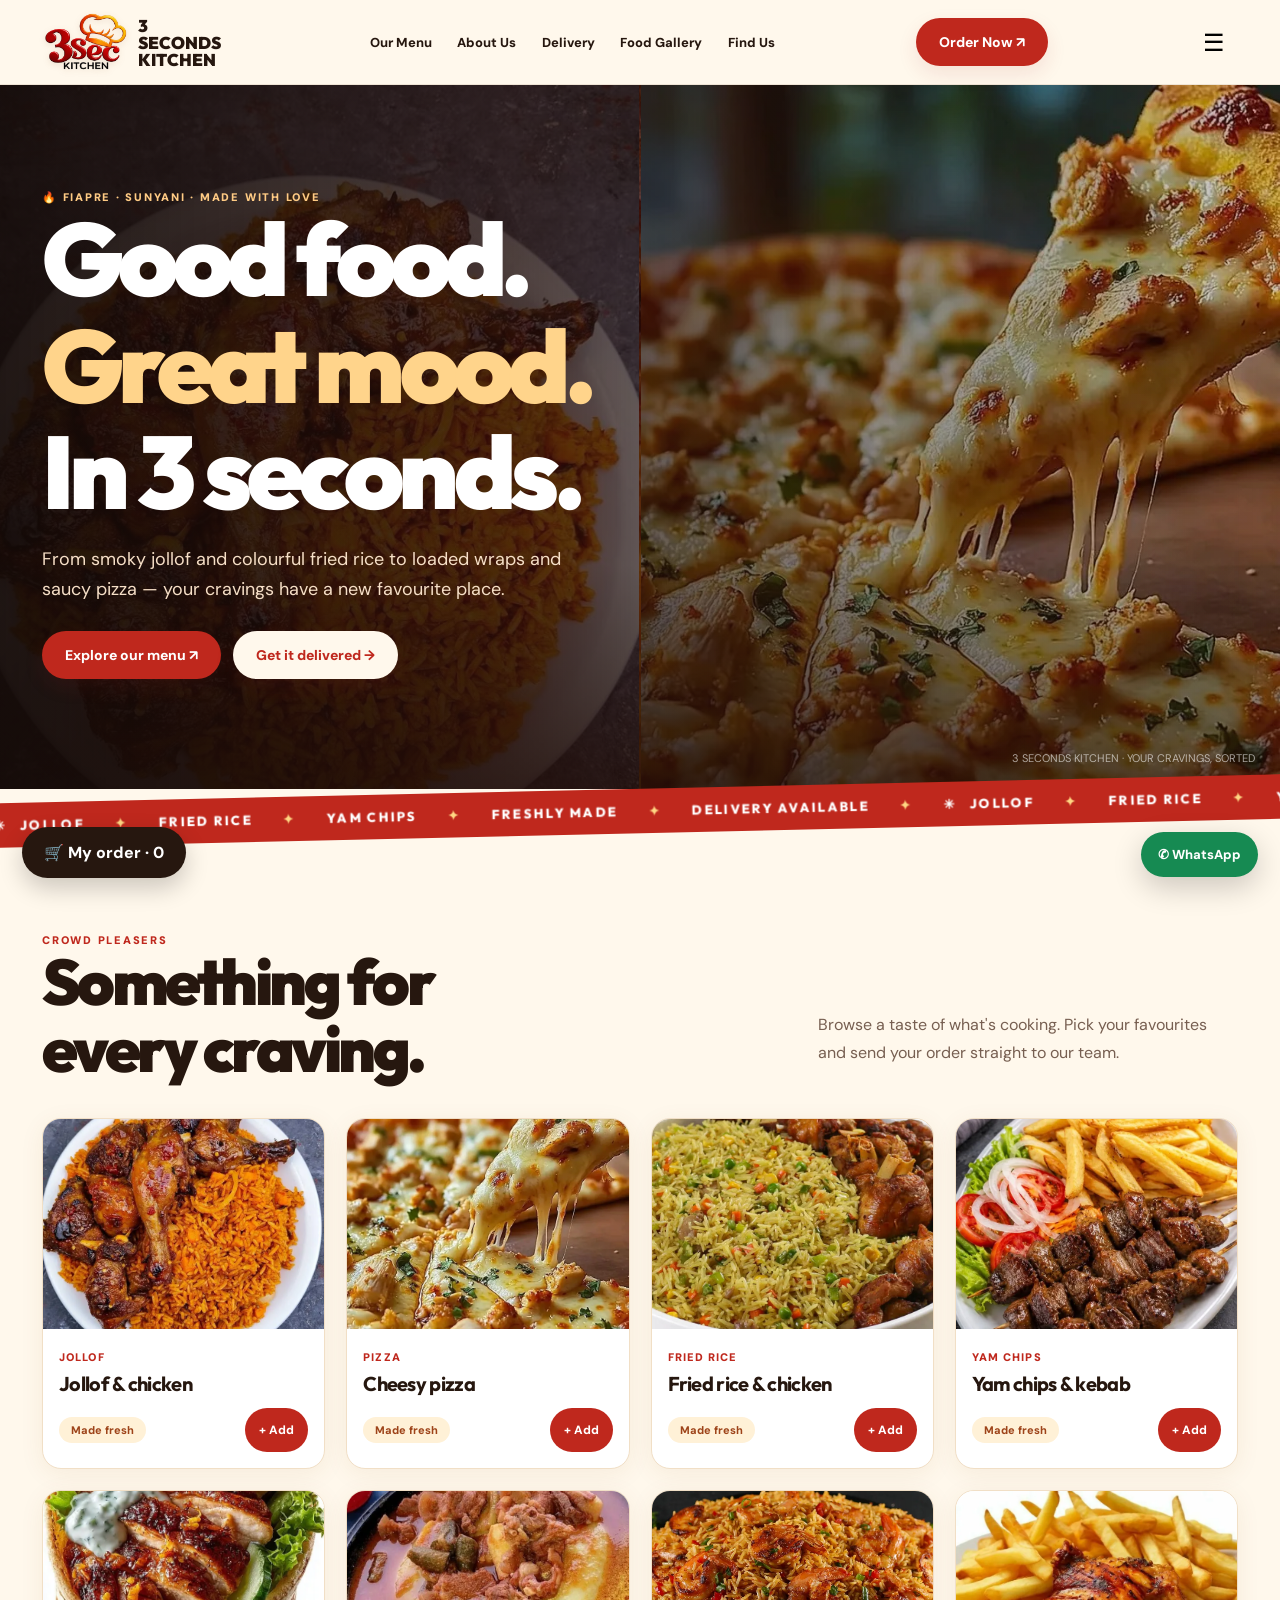
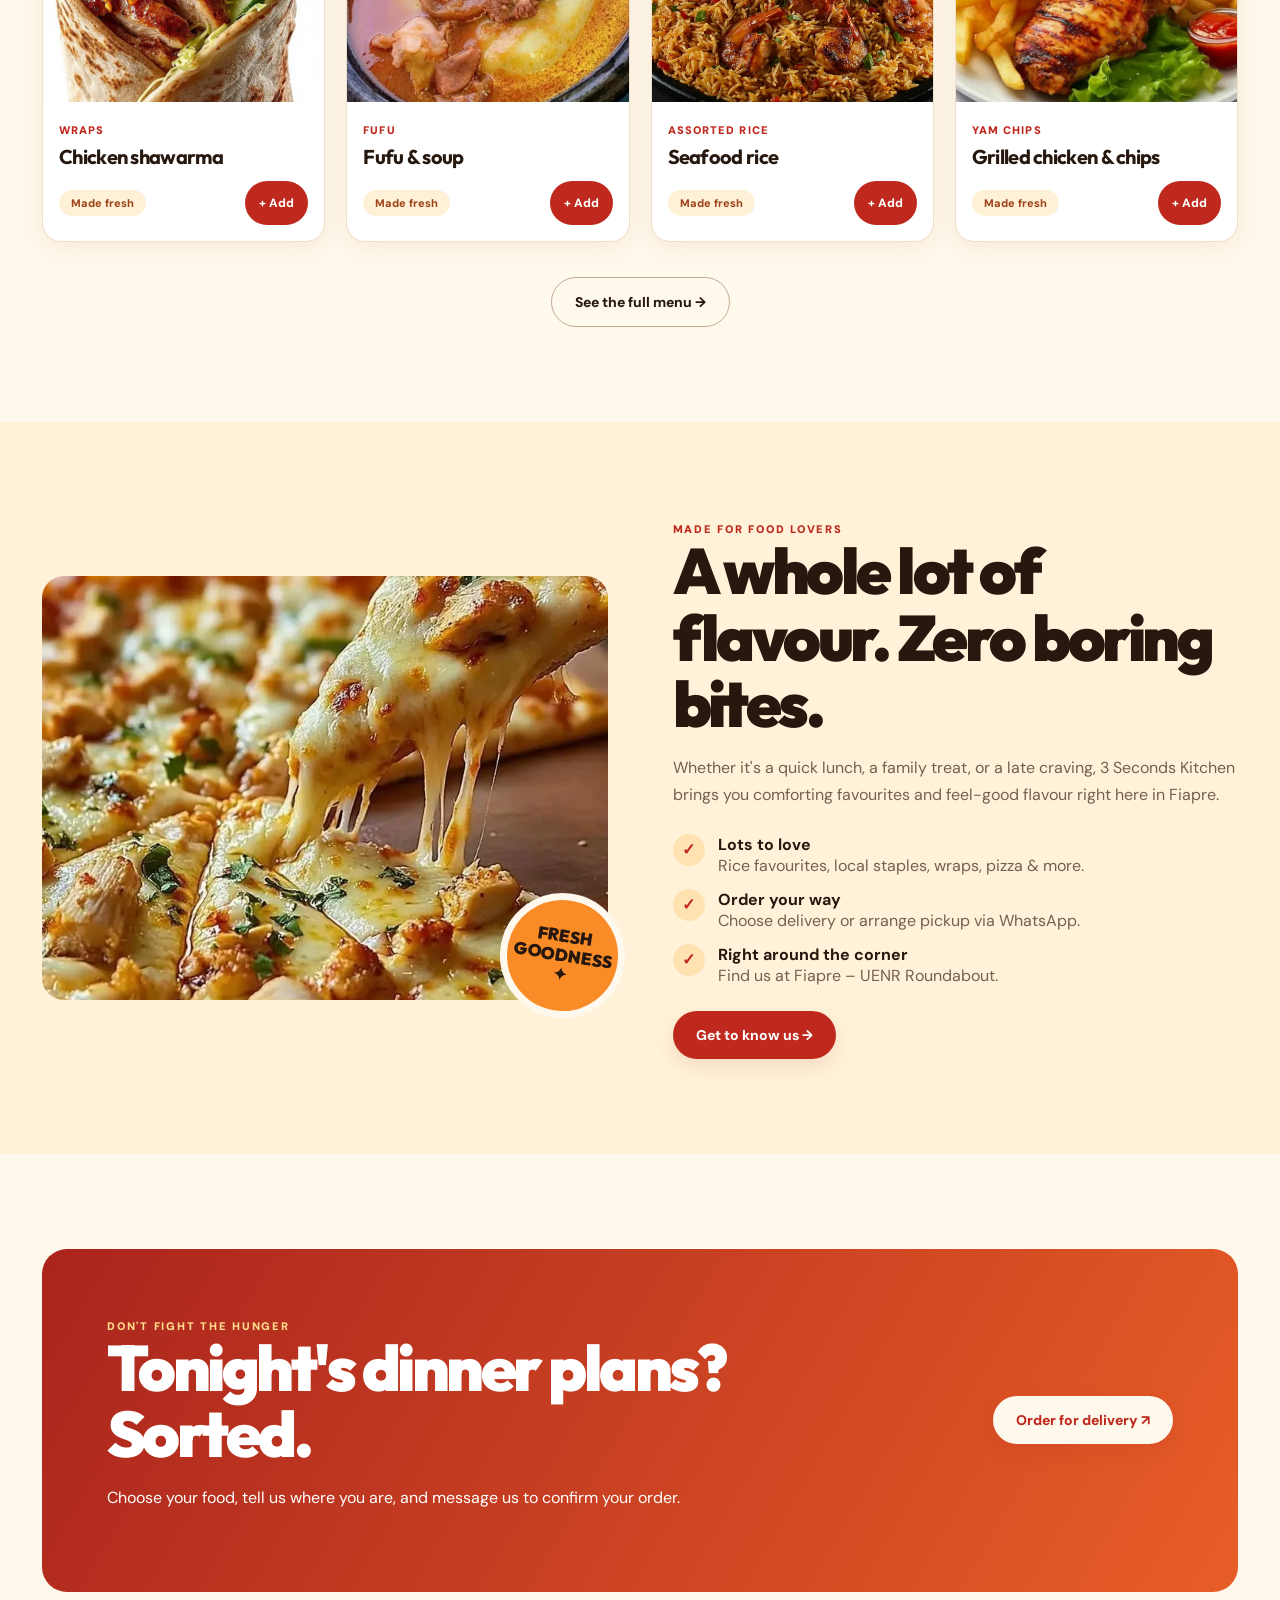
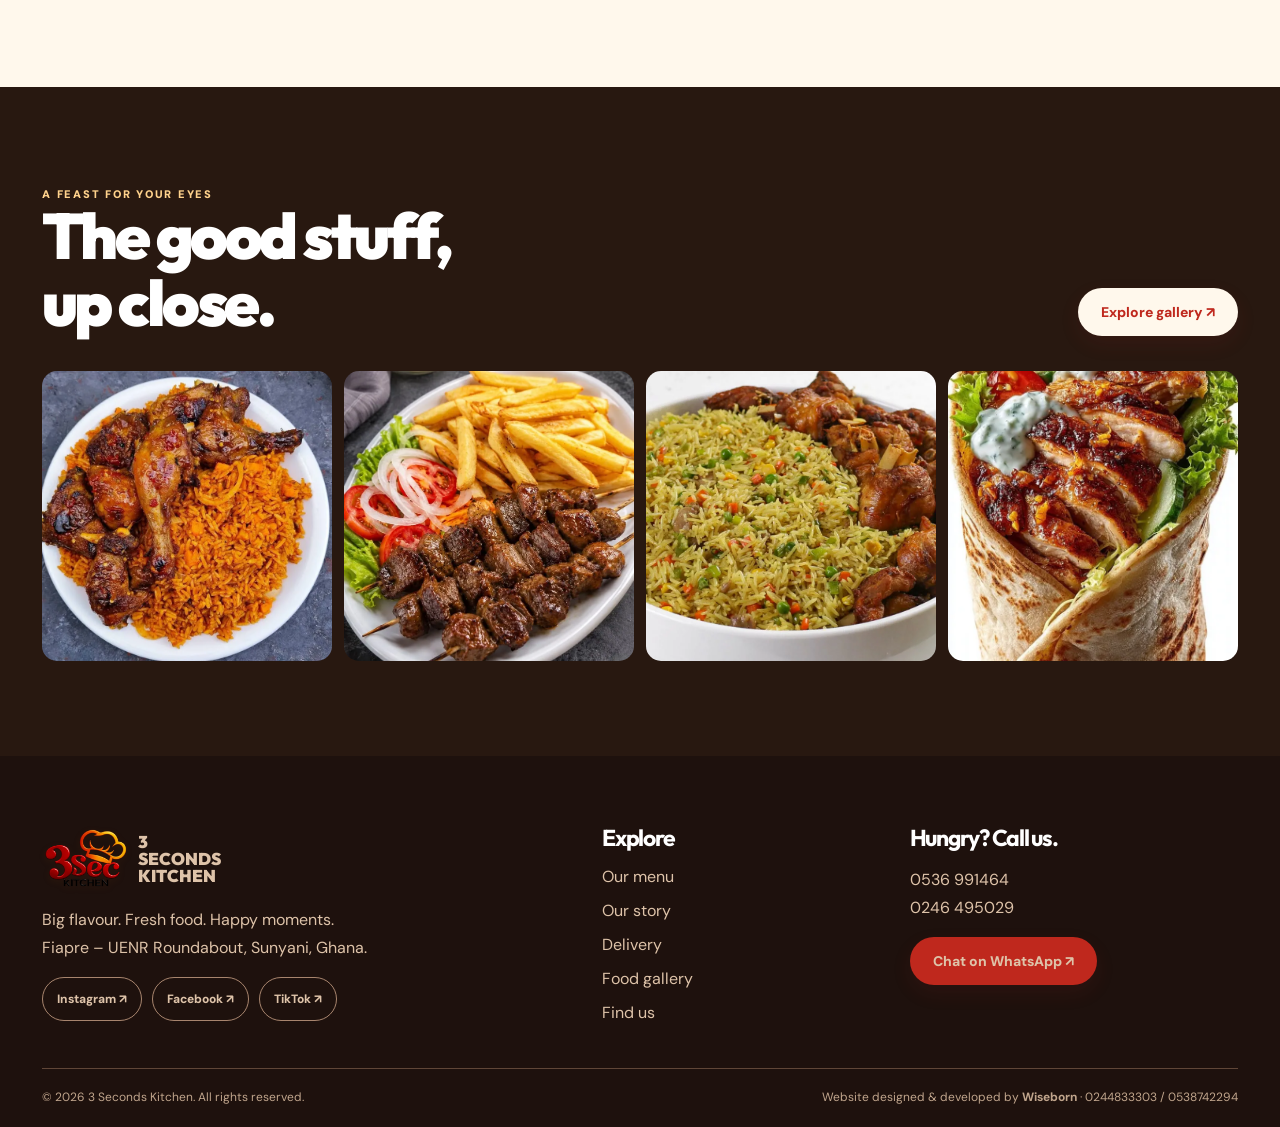
==== commit 99bec76e: "Add files via upload" ====
--- a/index.html
+++ b/index.html
@@ -1 +1 @@
-<!doctype html><html lang="en"><head><meta charset="utf-8"><meta name="viewport" content="width=device-width,initial-scale=1"><meta name="theme-color" content="#bf281d"><meta name="description" content="Fresh flavours and food delivery in Fiapre, Sunyani."><title>Home | 3 Seconds Kitchen</title><link rel="icon" data-media="3sec-logo.webp"><link rel="stylesheet" href="style.css"></head><body><header><div class="container nav"><a class="brand" href="index.html"><img width="86" height="64" decoding="async" data-media="3sec-logo.webp" alt="3 Seconds Kitchen logo"><span>3 Seconds<br>Kitchen</span></a><nav class="navlinks" id="navlinks"><a href="menu.html" class="">Our Menu</a><a href="about.html" class="">About Us</a><a href="delivery.html" class="">Delivery</a><a href="gallery.html" class="">Food Gallery</a><a href="visit.html" class="">Find Us</a></nav><a class="button navorder" href="delivery.html">Order Now ↗</a><button class="iconbutton" aria-label="Toggle navigation" aria-expanded="false" id="menubtn">☰</button></div></header><main><section class="hero"><div class="video-wall"><video class="primary-hero-video" autoplay muted loop playsinline preload="none" data-poster="food-01.webp" data-video="hero-1.mp4"></video><video class="desktop-hero-video" muted loop playsinline preload="none" data-poster="food-14.webp" data-video="hero-2.mp4" aria-hidden="true"></video></div><div class="container hero-body"><span class="pill">🔥 FIAPRE · SUNYANI · MADE WITH LOVE</span><h1>Good food.<br><em>Great mood.</em><br>In 3 seconds.</h1><p>From smoky jollof and colourful fried rice to loaded wraps and saucy pizza — your cravings have a new favourite place.</p><div class="hero-actions"><a class="button" href="menu.html">Explore our menu ↗</a><a class="button light" href="delivery.html">Get it delivered →</a></div></div><span class="video-credits">3 SECONDS KITCHEN · YOUR CRAVINGS, SORTED</span></section><div class="ticker"><div class="ticker-track"><span>✳ &nbsp; JOLLOF</span><b>✦</b><span>FRIED RICE</span><b>✦</b><span>YAM CHIPS</span><b>✦</b><span>FRESHLY MADE</span><b>✦</b><span>DELIVERY AVAILABLE</span><b>✦</b><span>✳ &nbsp; JOLLOF</span><b>✦</b><span>FRIED RICE</span><b>✦</b><span>YAM CHIPS</span><b>✦</b><span>FRESHLY MADE</span><b>✦</b><span>DELIVERY AVAILABLE</span><b>✦</b><span>✳ &nbsp; JOLLOF</span><b>✦</b><span>FRIED RICE</span><b>✦</b><span>YAM CHIPS</span><b>✦</b><span>FRESHLY MADE</span><b>✦</b><span>DELIVERY AVAILABLE</span><b>✦</b><span>✳ &nbsp; JOLLOF</span><b>✦</b><span>FRIED RICE</span><b>✦</b><span>YAM CHIPS</span><b>✦</b><span>FRESHLY MADE</span><b>✦</b><span>DELIVERY AVAILABLE</span><b>✦</b></div></div><section class="section"><div class="container"><div class="heading"><div><span class="pill">Crowd pleasers</span><h2>Something for<br>every craving.</h2></div><p>Browse a taste of what's cooking. Pick your favourites and send your order straight to our team.</p></div><div class="grid"><article class="food-card reveal"><img loading="lazy" decoding="async" data-media="food-01.webp" alt="Jollof & chicken"><div class="food-content"><small>Jollof</small><h3>Jollof & chicken</h3><div class="row"><span class="tag">Made fresh</span><button class="tiny-button" data-add="0">+ Add</button></div></div></article><article class="food-card reveal"><img loading="lazy" decoding="async" data-media="food-14.webp" alt="Cheesy pizza"><div class="food-content"><small>Pizza</small><h3>Cheesy pizza</h3><div class="row"><span class="tag">Made fresh</span><button class="tiny-button" data-add="13">+ Add</button></div></div></article><article class="food-card reveal"><img loading="lazy" decoding="async" data-media="food-10.webp" alt="Fried rice & chicken"><div class="food-content"><small>Fried Rice</small><h3>Fried rice & chicken</h3><div class="row"><span class="tag">Made fresh</span><button class="tiny-button" data-add="9">+ Add</button></div></div></article><article class="food-card reveal"><img loading="lazy" decoding="async" data-media="food-03.webp" alt="Yam chips & kebab"><div class="food-content"><small>Yam Chips</small><h3>Yam chips & kebab</h3><div class="row"><span class="tag">Made fresh</span><button class="tiny-button" data-add="2">+ Add</button></div></div></article><article class="food-card reveal"><img loading="lazy" decoding="async" data-media="food-15.webp" alt="Chicken shawarma"><div class="food-content"><small>Wraps</small><h3>Chicken shawarma</h3><div class="row"><span class="tag">Made fresh</span><button class="tiny-button" data-add="14">+ Add</button></div></div></article><article class="food-card reveal"><img loading="lazy" decoding="async" data-media="food-16.webp" alt="Fufu & soup"><div class="food-content"><small>Fufu</small><h3>Fufu & soup</h3><div class="row"><span class="tag">Made fresh</span><button class="tiny-button" data-add="15">+ Add</button></div></div></article><article class="food-card reveal"><img loading="lazy" decoding="async" data-media="food-19.webp" alt="Seafood rice"><div class="food-content"><small>Assorted Rice</small><h3>Seafood rice</h3><div class="row"><span class="tag">Made fresh</span><button class="tiny-button" data-add="18">+ Add</button></div></div></article><article class="food-card reveal"><img loading="lazy" decoding="async" data-media="food-11.webp" alt="Grilled chicken & chips"><div class="food-content"><small>Yam Chips</small><h3>Grilled chicken & chips</h3><div class="row"><span class="tag">Made fresh</span><button class="tiny-button" data-add="10">+ Add</button></div></div></article></div><div style="text-align:center;margin-top:35px"><a class="button outline" href="menu.html">See the full menu →</a></div></div></section><section class="section cream"><div class="container split"><div class="photo-stack reveal"><img loading="lazy" decoding="async" data-media="food-14.webp" alt="Cheesy freshly baked pizza"><div class="seal">FRESH<br>GOODNESS<br>✦</div></div><div class="reveal"><span class="pill">Made for food lovers</span><h2>A whole lot of flavour. Zero boring bites.</h2><p class="muted">Whether it's a quick lunch, a family treat, or a late craving, 3 Seconds Kitchen brings you comforting favourites and feel-good flavour right here in Fiapre.</p><div class="feature-list"><div class="feature"><div class="check">✓</div><div><strong>Lots to love</strong><br><span class="muted">Rice favourites, local staples, wraps, pizza & more.</span></div></div><div class="feature"><div class="check">✓</div><div><strong>Order your way</strong><br><span class="muted">Choose delivery or arrange pickup via WhatsApp.</span></div></div><div class="feature"><div class="check">✓</div><div><strong>Right around the corner</strong><br><span class="muted">Find us at Fiapre – UENR Roundabout.</span></div></div></div><a class="button" href="about.html">Get to know us →</a></div></div></section><section class="section"><div class="container"><div class="banner reveal"><div><span class="pill">Don't fight the hunger</span><h2>Tonight's dinner plans? Sorted.</h2><p>Choose your food, tell us where you are, and message us to confirm your order.</p></div><a class="button light" href="delivery.html">Order for delivery ↗</a></div></div></section><section class="section dark"><div class="container"><div class="heading"><div><span class="pill" style="color:#ffd28c">A feast for your eyes</span><h2>The good stuff,<br>up close.</h2></div><a class="button light" href="gallery.html">Explore gallery ↗</a></div><div class="gallery-grid"><img loading="lazy" decoding="async" data-media="food-01.webp" alt="3 Seconds Kitchen food photograph" data-lightbox><img loading="lazy" decoding="async" data-media="food-03.webp" alt="3 Seconds Kitchen food photograph" data-lightbox><img loading="lazy" decoding="async" data-media="food-10.webp" alt="3 Seconds Kitchen food photograph" data-lightbox><img loading="lazy" decoding="async" data-media="food-15.webp" alt="3 Seconds Kitchen food photograph" data-lightbox></div></div></section></main><footer class="sitefoot"><div class="container"><div class="footergrid"><div><a class="brand" href="index.html"><img width="86" height="64" decoding="async" data-media="3sec-logo.webp" alt="3 Seconds Kitchen logo"><span>3 Seconds<br>Kitchen</span></a><p>Big flavour. Fresh food. Happy moments.<br>Fiapre – UENR Roundabout, Sunyani, Ghana.</p><div class="socials"><a target="_blank" rel="noopener" href="https://www.instagram.com/3secondskitchen/">Instagram ↗</a><a target="_blank" rel="noopener" href="https://www.facebook.com/profile.php?id=61556035937511">Facebook ↗</a><a target="_blank" rel="noopener" href="https://www.tiktok.com/@3seconds.kitchen">TikTok ↗</a></div></div><div><h3>Explore</h3><div class="links"><a href="menu.html">Our menu</a><a href="about.html">Our story</a><a href="delivery.html">Delivery</a><a href="gallery.html">Food gallery</a><a href="visit.html">Find us</a></div></div><div><h3>Hungry? Call us.</h3><p><a href="tel:+233536991464">0536 991464</a><br><a href="tel:+233246495029">0246 495029</a></p><a class="button" target="_blank" rel="noopener" href="https://wa.me/233536991464?text=Hello%203%20Seconds%20Kitchen%2C%20I%20would%20like%20to%20order.">Chat on WhatsApp ↗</a></div></div><div class="footerbottom"><span>© <span id="year"></span> 3 Seconds Kitchen. All rights reserved.</span><span>Website designed & developed by <strong>Wiseborn</strong> · <a href="tel:+233244833303">0244833303</a> / <a href="tel:+233538742294">0538742294</a></span></div></div></footer><a class="floatwa" aria-label="Order through WhatsApp" target="_blank" rel="noopener" href="https://wa.me/233536991464?text=Hello%203%20Seconds%20Kitchen%2C%20I%20would%20like%20to%20order.">✆ WhatsApp</a><button class="cartbar" id="cartbar" type="button">🛒 My order · <span id="carttotal">0</span></button><div class="cartmodal" id="cartmodal" role="dialog" aria-modal="true" aria-label="Your order"><div class="cartpanel"><button class="cartclose" id="cartclose" aria-label="Close basket">×</button><span class="pill">Ready to eat?</span><h2 style="font-size:38px;margin:14px 0">Your order</h2><p class="muted">Add your favourites, then confirm availability and prices with our team on WhatsApp.</p><div id="cartitems"></div><label style="display:block;margin:20px 0 6px;font-weight:800" for="cartmode">Order type</label><select id="cartmode" style="width:100%;padding:13px;border-radius:10px;border:1px solid #e0c9ac"><option>Delivery</option><option>Pickup</option></select><label style="display:block;margin:15px 0 6px;font-weight:800" for="cartlocation">Name / delivery address / notes</label><textarea id="cartlocation" placeholder="Your name, area, landmarks, special instructions…" style="width:100%;min-height:100px;padding:12px;border:1px solid #e0c9ac;border-radius:10px"></textarea><button class="button" style="width:100%;margin-top:15px" id="sendorder">Send order on WhatsApp ↗</button></div></div><script defer src="embedded-images.js"></script><script defer src="menu-data.js"></script><script defer src="embedded-videos.js"></script><script defer src="app.js"></script></body></html>+<!doctype html><html lang="en"><head><meta charset="utf-8"><meta name="viewport" content="width=device-width,initial-scale=1"><meta name="theme-color" content="#bf281d"><meta name="description" content="Fresh flavours and food delivery in Fiapre, Sunyani."><title>Home | 3 Seconds Kitchen</title><link rel="icon" src="[data-uri]"><link rel="stylesheet" href="style.css"><style>.video-wall{background:#251009 url("[data-uri]") center/cover no-repeat}</style></head><body><header><div class="container nav"><a class="brand" href="index.html"><img width="86" height="64" decoding="async" src="[data-uri]